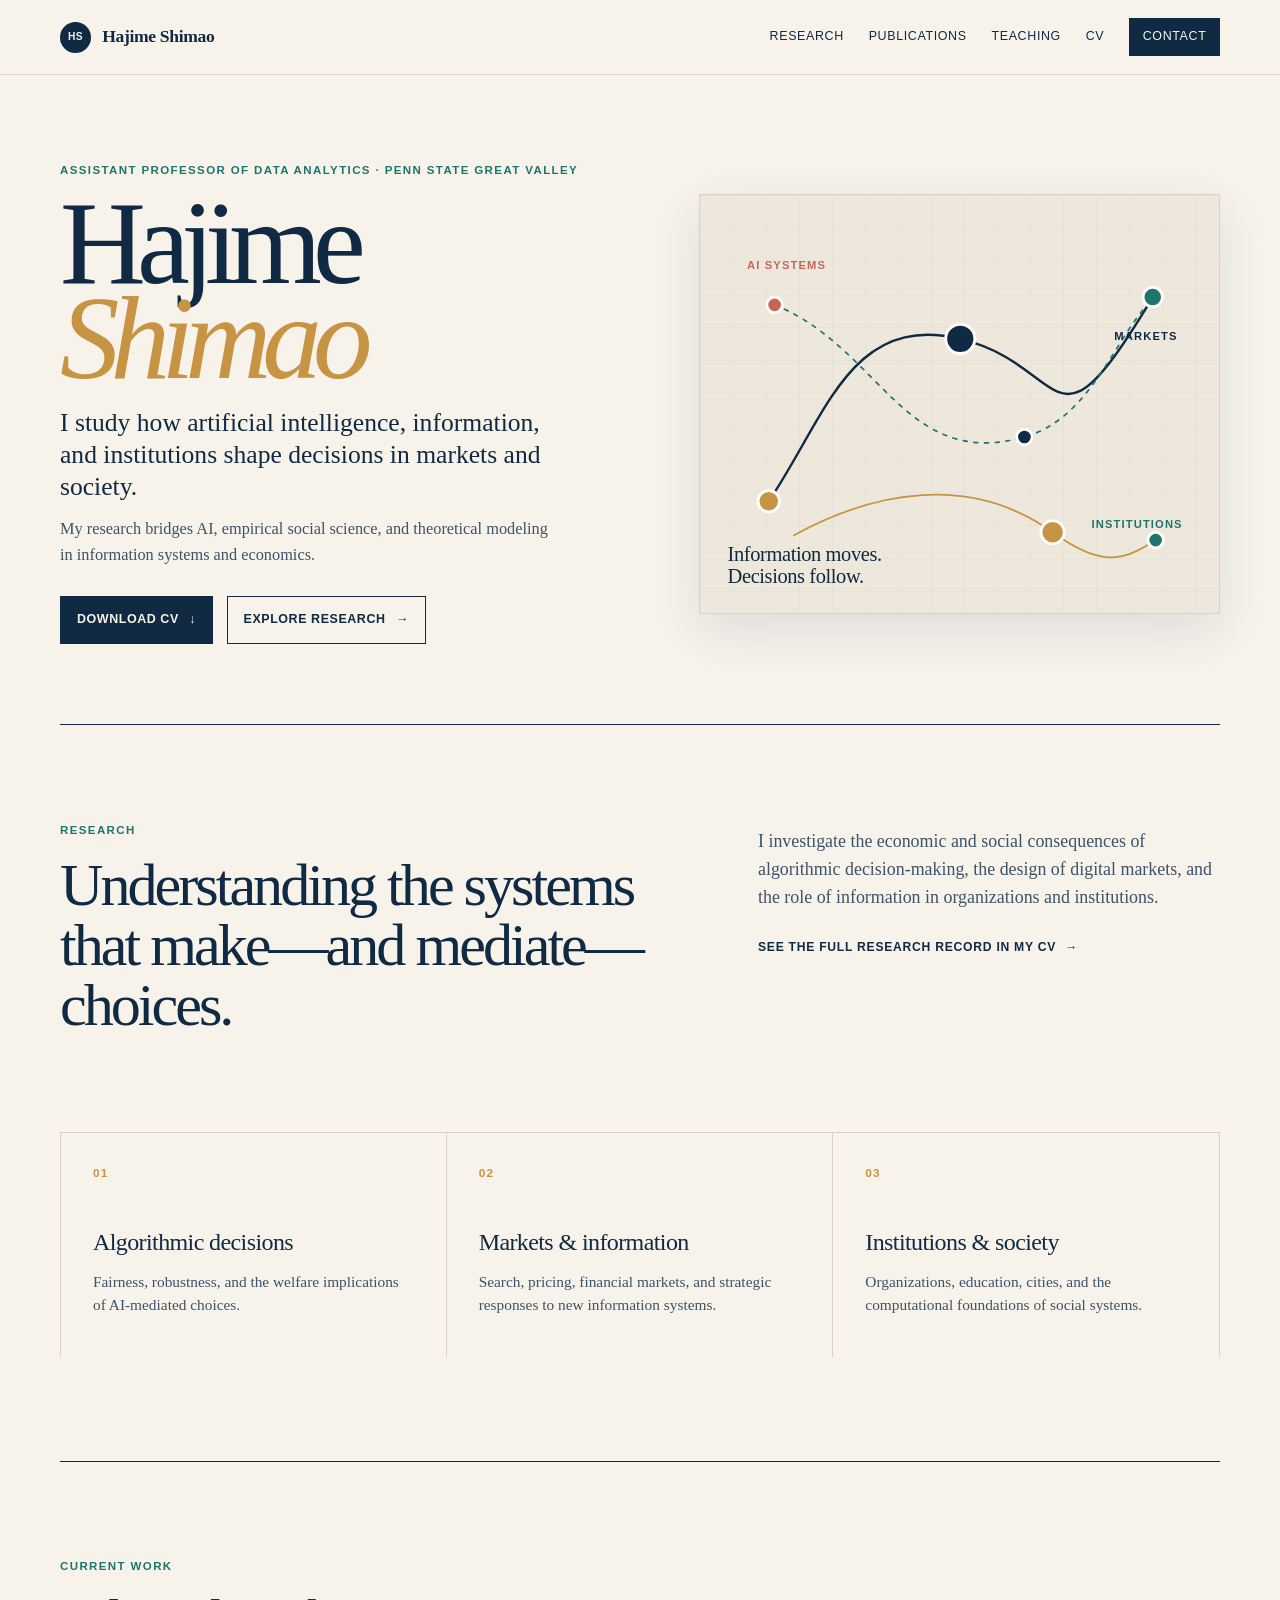
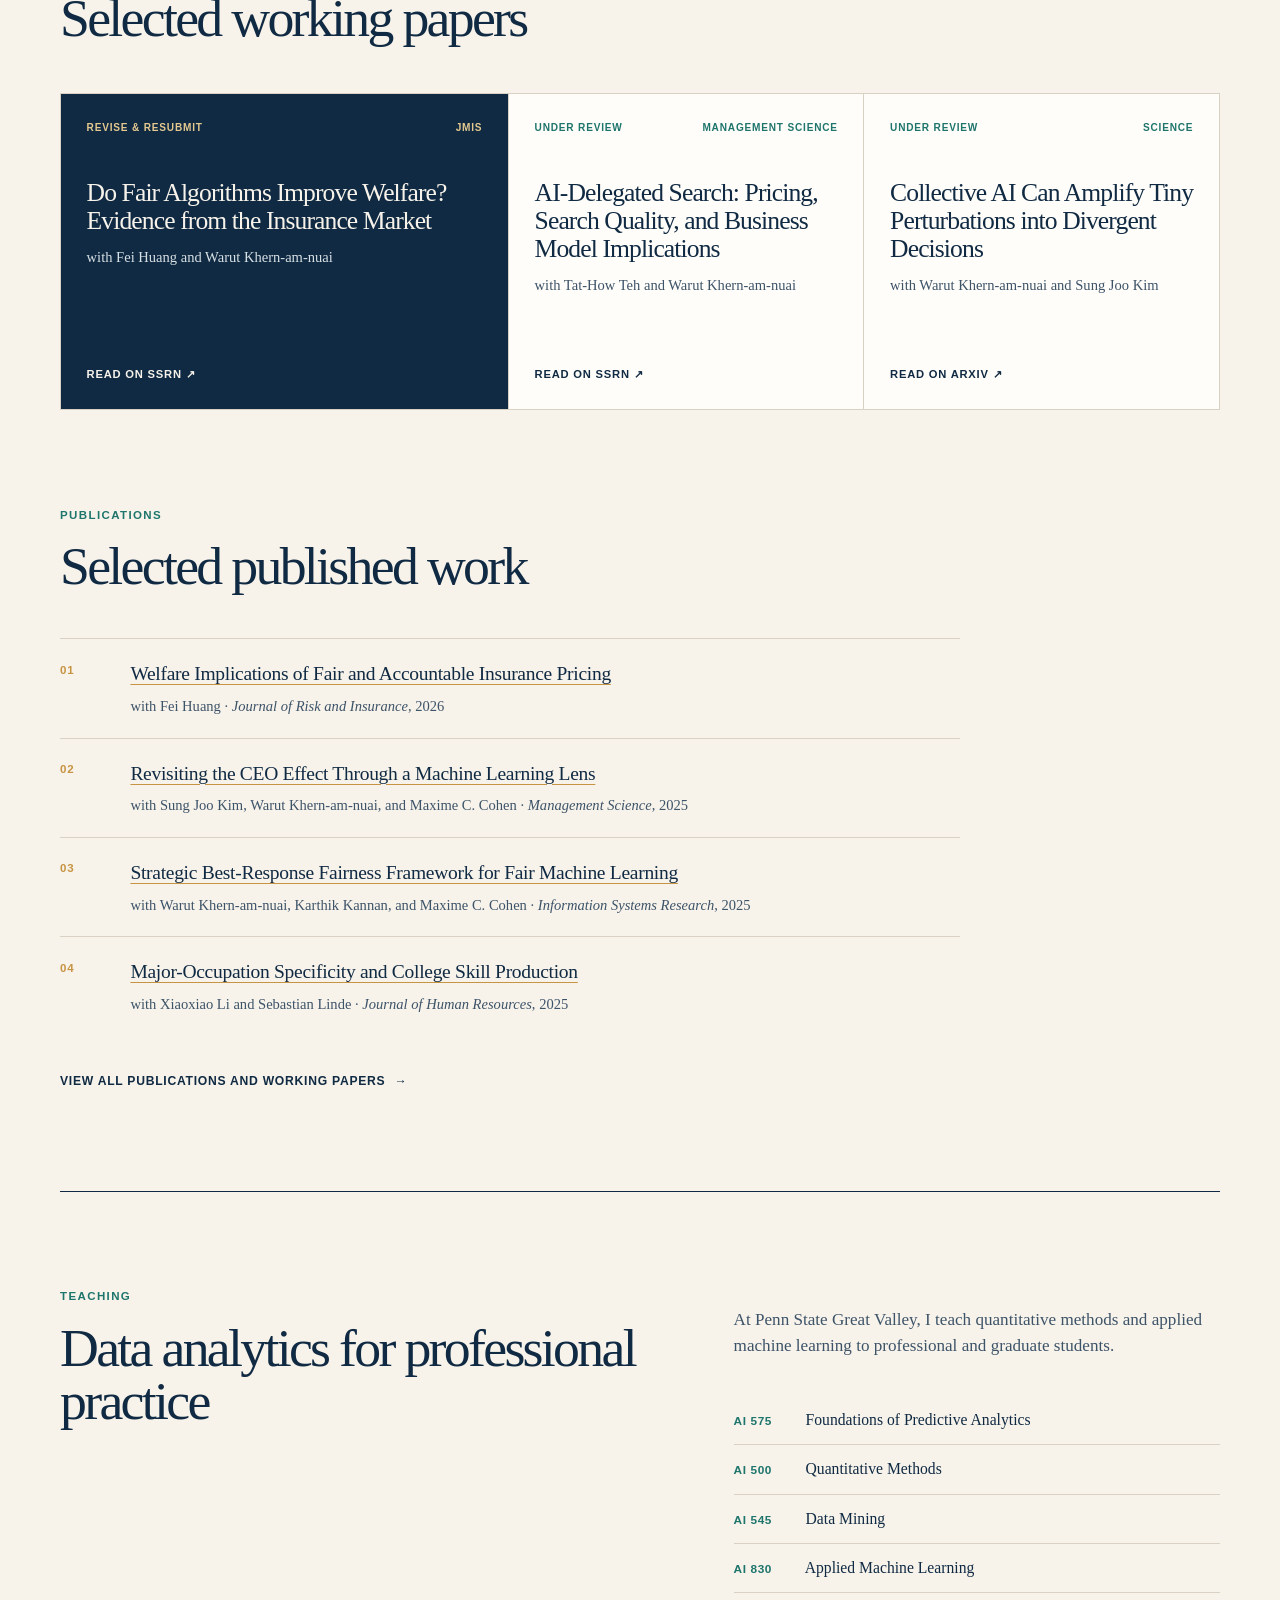
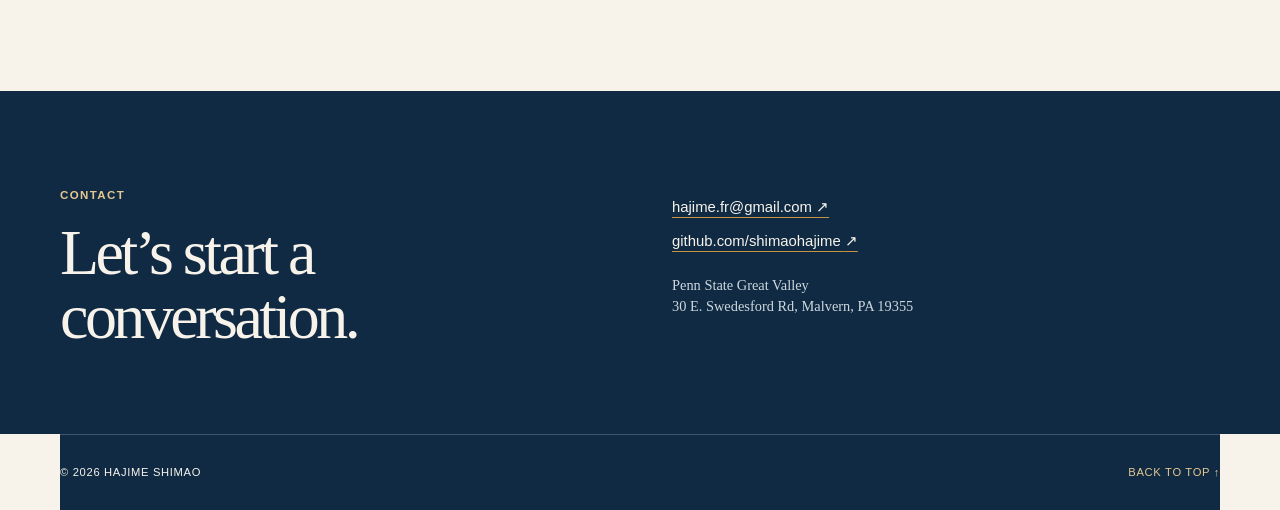
==== index.html @ c18bb607 "Build academic homepage" ====
<!doctype html>
<html lang="en">
  <head>
    <meta charset="utf-8" />
    <meta name="viewport" content="width=device-width, initial-scale=1" />
    <meta
      name="description"
      content="Hajime Shimao is an Assistant Professor of Data Analytics at Penn State Great Valley. His research bridges artificial intelligence, empirical social science, and theoretical modeling."
    />
    <meta name="theme-color" content="#102a43" />
    <link rel="icon" href="assets/favicon.svg" type="image/svg+xml" />
    <link rel="stylesheet" href="styles.css" />
    <title>Hajime Shimao | Data Analytics &amp; AI</title>
  </head>
  <body>
    <a class="skip-link" href="#main">Skip to content</a>

    <header class="site-header" id="top">
      <div class="nav-shell">
        <a class="wordmark" href="#top" aria-label="Hajime Shimao home">
          <span class="wordmark-mark">HS</span>
          <span>Hajime Shimao</span>
        </a>
        <button class="menu-button" type="button" aria-expanded="false" aria-controls="site-navigation">
          <span class="sr-only">Toggle navigation</span>
          <span></span><span></span><span></span>
        </button>
        <nav id="site-navigation" aria-label="Primary navigation">
          <a href="#research">Research</a>
          <a href="#publications">Publications</a>
          <a href="#teaching">Teaching</a>
          <a href="assets/pdf/Hajime_Shimao_CV.pdf">CV</a>
          <a class="nav-contact" href="mailto:hajime.fr@gmail.com">Contact</a>
        </nav>
      </div>
    </header>

    <main id="main">
      <section class="hero" aria-labelledby="hero-title">
        <div class="hero-copy">
          <p class="eyebrow">Assistant Professor of Data Analytics · Penn State Great Valley</p>
          <h1 id="hero-title">Hajime<br /><em>Shimao</em></h1>
          <p class="hero-statement">
            I study how artificial intelligence, information, and institutions shape decisions in markets and society.
          </p>
          <p class="hero-detail">
            My research bridges AI, empirical social science, and theoretical modeling in information systems and economics.
          </p>
          <div class="hero-actions">
            <a class="button button-primary" href="assets/pdf/Hajime_Shimao_CV.pdf">Download CV <span aria-hidden="true">↓</span></a>
            <a class="button button-secondary" href="#research">Explore research <span aria-hidden="true">→</span></a>
          </div>
        </div>

        <div class="hero-visual" aria-label="Abstract map of connected research ideas" role="img">
          <div class="visual-label label-ai">AI systems</div>
          <div class="visual-label label-markets">markets</div>
          <div class="visual-label label-institutions">institutions</div>
          <svg viewBox="0 0 520 430" aria-hidden="true" focusable="false">
            <path class="path-main" d="M64 315C123 228 148 121 261 148S353 282 459 105" />
            <path class="path-secondary" d="M70 113c109 44 133 171 257 136 70-20 93-104 132-142" />
            <path class="path-light" d="M90 350c82-45 181-64 266-3 47 34 70 32 106 8" />
            <circle class="node node-gold" cx="64" cy="315" r="11" />
            <circle class="node node-navy" cx="261" cy="148" r="15" />
            <circle class="node node-teal" cx="459" cy="105" r="10" />
            <circle class="node node-coral" cx="70" cy="113" r="8" />
            <circle class="node node-navy" cx="327" cy="249" r="8" />
            <circle class="node node-gold" cx="356" cy="347" r="12" />
            <circle class="node node-teal" cx="462" cy="355" r="8" />
          </svg>
          <div class="visual-caption">Information moves.<br />Decisions follow.</div>
        </div>
      </section>

      <section class="research-intro section-shell" id="research" aria-labelledby="research-title">
        <div class="section-heading">
          <p class="eyebrow">Research</p>
          <h2 id="research-title">Understanding the systems that make—and mediate—choices.</h2>
        </div>
        <div class="research-intro-copy">
          <p>
            I investigate the economic and social consequences of algorithmic decision-making, the design of digital markets, and the role of information in organizations and institutions.
          </p>
          <a class="text-link" href="assets/pdf/Hajime_Shimao_CV.pdf">See the full research record in my CV <span aria-hidden="true">→</span></a>
        </div>
      </section>

      <section class="areas section-shell" aria-label="Research areas">
        <article>
          <span class="area-number">01</span>
          <h3>Algorithmic decisions</h3>
          <p>Fairness, robustness, and the welfare implications of AI-mediated choices.</p>
        </article>
        <article>
          <span class="area-number">02</span>
          <h3>Markets &amp; information</h3>
          <p>Search, pricing, financial markets, and strategic responses to new information systems.</p>
        </article>
        <article>
          <span class="area-number">03</span>
          <h3>Institutions &amp; society</h3>
          <p>Organizations, education, cities, and the computational foundations of social systems.</p>
        </article>
      </section>

      <section class="featured section-shell" aria-labelledby="featured-title">
        <div class="section-heading compact">
          <p class="eyebrow">Current work</p>
          <h2 id="featured-title">Selected working papers</h2>
        </div>
        <div class="paper-grid">
          <article class="paper-card paper-card-featured">
            <div class="paper-meta"><span>Revise &amp; resubmit</span><span>JMIS</span></div>
            <h3>Do Fair Algorithms Improve Welfare? Evidence from the Insurance Market</h3>
            <p>with Fei Huang and Warut Khern-am-nuai</p>
            <a href="https://papers.ssrn.com/sol3/papers.cfm?abstract_id=5112616">Read on SSRN <span aria-hidden="true">↗</span></a>
          </article>
          <article class="paper-card">
            <div class="paper-meta"><span>Under review</span><span>Management Science</span></div>
            <h3>AI-Delegated Search: Pricing, Search Quality, and Business Model Implications</h3>
            <p>with Tat-How Teh and Warut Khern-am-nuai</p>
            <a href="https://papers.ssrn.com/sol3/papers.cfm?abstract_id=7152098">Read on SSRN <span aria-hidden="true">↗</span></a>
          </article>
          <article class="paper-card">
            <div class="paper-meta"><span>Under review</span><span>Science</span></div>
            <h3>Collective AI Can Amplify Tiny Perturbations into Divergent Decisions</h3>
            <p>with Warut Khern-am-nuai and Sung Joo Kim</p>
            <a href="https://arxiv.org/abs/2603.09127">Read on arXiv <span aria-hidden="true">↗</span></a>
          </article>
        </div>
      </section>

      <section class="publications section-shell" id="publications" aria-labelledby="publications-title">
        <div class="section-heading compact">
          <p class="eyebrow">Publications</p>
          <h2 id="publications-title">Selected published work</h2>
        </div>
        <ol class="publication-list">
          <li>
            <a href="https://doi.org/10.1111/jori.70051">Welfare Implications of Fair and Accountable Insurance Pricing</a>
            <p>with Fei Huang · <em>Journal of Risk and Insurance</em>, 2026</p>
          </li>
          <li>
            <a href="https://doi.org/10.1287/mnsc.2023.03625">Revisiting the CEO Effect Through a Machine Learning Lens</a>
            <p>with Sung Joo Kim, Warut Khern-am-nuai, and Maxime C. Cohen · <em>Management Science</em>, 2025</p>
          </li>
          <li>
            <a href="https://doi.org/10.1287/isre.2022.0055">Strategic Best-Response Fairness Framework for Fair Machine Learning</a>
            <p>with Warut Khern-am-nuai, Karthik Kannan, and Maxime C. Cohen · <em>Information Systems Research</em>, 2025</p>
          </li>
          <li>
            <a href="https://doi.org/10.3368/jhr.1219-10631R3">Major-Occupation Specificity and College Skill Production</a>
            <p>with Xiaoxiao Li and Sebastian Linde · <em>Journal of Human Resources</em>, 2025</p>
          </li>
        </ol>
        <a class="text-link" href="assets/pdf/Hajime_Shimao_CV.pdf">View all publications and working papers <span aria-hidden="true">→</span></a>
      </section>

      <section class="teaching section-shell" id="teaching" aria-labelledby="teaching-title">
        <div class="section-heading compact">
          <p class="eyebrow">Teaching</p>
          <h2 id="teaching-title">Data analytics for professional practice</h2>
        </div>
        <div class="teaching-grid">
          <p class="teaching-description">At Penn State Great Valley, I teach quantitative methods and applied machine learning to professional and graduate students.</p>
          <ul class="course-list">
            <li><span>AI 575</span> Foundations of Predictive Analytics</li>
            <li><span>AI 500</span> Quantitative Methods</li>
            <li><span>AI 545</span> Data Mining</li>
            <li><span>AI 830</span> Applied Machine Learning</li>
          </ul>
        </div>
      </section>

      <section class="contact section-shell" aria-labelledby="contact-title">
        <div>
          <p class="eyebrow">Contact</p>
          <h2 id="contact-title">Let’s start a conversation.</h2>
        </div>
        <div class="contact-links">
          <a href="mailto:hajime.fr@gmail.com">hajime.fr@gmail.com <span aria-hidden="true">↗</span></a>
          <a href="https://github.com/shimaohajime">github.com/shimaohajime <span aria-hidden="true">↗</span></a>
          <p>Penn State Great Valley<br />30 E. Swedesford Rd, Malvern, PA 19355</p>
        </div>
      </section>
    </main>

    <footer>
      <p>© <span id="year"></span> Hajime Shimao</p>
      <a href="#top">Back to top ↑</a>
    </footer>
    <script src="script.js"></script>
  </body>
</html>
---- styles.css ----
:root {
  --ink: #102a43;
  --ink-soft: #3d5368;
  --paper: #f7f3eb;
  --paper-deep: #eee8dc;
  --white: #fffdf9;
  --line: #d9d2c4;
  --gold: #c79443;
  --gold-light: #e4c890;
  --teal: #1e756c;
  --coral: #c96554;
  --shadow: 0 16px 46px rgba(16, 42, 67, 0.11);
}

* { box-sizing: border-box; }
html { scroll-behavior: smooth; }
body {
  margin: 0;
  color: var(--ink);
  background: var(--paper);
  font-family: Georgia, "Times New Roman", serif;
  font-size: 17px;
  line-height: 1.55;
}
a { color: inherit; }
a:focus-visible, button:focus-visible { outline: 3px solid var(--gold); outline-offset: 4px; }
.sr-only, .skip-link:not(:focus) {
  position: absolute;
  width: 1px;
  height: 1px;
  padding: 0;
  margin: -1px;
  overflow: hidden;
  clip: rect(0, 0, 0, 0);
  white-space: nowrap;
  border: 0;
}
.skip-link:focus { position: fixed; top: 1rem; left: 1rem; z-index: 20; padding: .5rem .8rem; background: var(--white); }

.site-header { position: sticky; top: 0; z-index: 10; border-bottom: 1px solid rgba(217, 210, 196, .76); background: rgba(247, 243, 235, .94); backdrop-filter: blur(13px); }
.nav-shell, .section-shell, .hero, footer { width: min(1160px, calc(100% - 3rem)); margin: 0 auto; }
.nav-shell { min-height: 74px; display: flex; align-items: center; justify-content: space-between; gap: 2rem; }
.wordmark { display: inline-flex; align-items: center; gap: .7rem; text-decoration: none; font-size: 1.1rem; font-weight: 700; letter-spacing: -.02em; }
.wordmark-mark { display: grid; width: 31px; height: 31px; place-items: center; border-radius: 50%; color: var(--paper); background: var(--ink); font-family: Arial, sans-serif; font-size: .64rem; letter-spacing: .05em; }
nav { display: flex; align-items: center; gap: 1.55rem; font-family: Arial, sans-serif; font-size: .78rem; letter-spacing: .05em; text-transform: uppercase; }
nav a { position: relative; text-decoration: none; }
nav a:not(.nav-contact)::after { content: ""; position: absolute; right: 0; bottom: -.35rem; left: 0; height: 1px; background: var(--gold); transform: scaleX(0); transform-origin: left; transition: transform .2s ease; }
nav a:hover::after { transform: scaleX(1); }
.nav-contact { padding: .6rem .85rem; color: var(--paper); background: var(--ink); }
.menu-button { display: none; border: 0; background: transparent; }

.hero { min-height: 630px; display: grid; grid-template-columns: minmax(0, 1.05fr) minmax(380px, .95fr); align-items: center; gap: 4rem; padding: 5.5rem 0 5rem; }
.eyebrow { margin: 0 0 1.1rem; color: var(--teal); font-family: Arial, sans-serif; font-size: .72rem; font-weight: 700; letter-spacing: .12em; line-height: 1.3; text-transform: uppercase; }
h1, h2, h3, p { margin-top: 0; }
h1 { max-width: 620px; margin-bottom: 1.3rem; font-size: clamp(4.25rem, 9.3vw, 7.9rem); font-weight: 400; letter-spacing: -.075em; line-height: .8; }
h1 em { color: var(--gold); font-weight: 400; }
.hero-statement { max-width: 520px; margin-bottom: .85rem; font-size: clamp(1.34rem, 2vw, 1.75rem); line-height: 1.25; }
.hero-detail { max-width: 495px; margin-bottom: 1.8rem; color: var(--ink-soft); font-size: 1.02rem; }
.hero-actions { display: flex; flex-wrap: wrap; gap: .85rem; }
.button { display: inline-flex; align-items: center; gap: .65rem; padding: .85rem 1rem; border: 1px solid var(--ink); font-family: Arial, sans-serif; font-size: .78rem; font-weight: 700; letter-spacing: .045em; text-decoration: none; text-transform: uppercase; transition: color .2s ease, background .2s ease, transform .2s ease; }
.button:hover { transform: translateY(-2px); }
.button-primary { color: var(--paper); background: var(--ink); }
.button-primary:hover { background: var(--teal); border-color: var(--teal); }
.button-secondary:hover { color: var(--paper); background: var(--ink); }

.hero-visual { position: relative; min-height: 420px; overflow: hidden; border: 1px solid var(--line); background: var(--paper-deep); box-shadow: var(--shadow); }
.hero-visual::before { content: ""; position: absolute; inset: 0; opacity: .26; background-image: linear-gradient(rgba(16, 42, 67, .12) 1px, transparent 1px), linear-gradient(90deg, rgba(16, 42, 67, .12) 1px, transparent 1px); background-size: 33px 33px; }
.hero-visual svg { position: absolute; inset: 0; width: 100%; height: 100%; }
.path-main, .path-secondary, .path-light { fill: none; stroke-linecap: round; }
.path-main { stroke: var(--ink); stroke-width: 2.5; }
.path-secondary { stroke: var(--teal); stroke-width: 1.75; stroke-dasharray: 4 7; }
.path-light { stroke: var(--gold); stroke-width: 1.8; }
.node { stroke: var(--white); stroke-width: 3; }
.node-gold { fill: var(--gold); }.node-navy { fill: var(--ink); }.node-teal { fill: var(--teal); }.node-coral { fill: var(--coral); }
.visual-label, .visual-caption { position: absolute; z-index: 1; font-family: Arial, sans-serif; font-size: .7rem; font-weight: 700; letter-spacing: .1em; text-transform: uppercase; }
.label-ai { top: 15%; left: 9%; color: var(--coral); }.label-markets { top: 32%; right: 8%; color: var(--ink); }.label-institutions { right: 7%; bottom: 19%; color: var(--teal); }
.visual-caption { bottom: 1.6rem; left: 1.7rem; color: var(--ink); font-family: Georgia, serif; font-size: 1.28rem; font-weight: 400; letter-spacing: -.02em; line-height: 1.05; text-transform: none; }

.section-shell { padding: 6.1rem 0; }
.research-intro { display: grid; grid-template-columns: minmax(0, 1.04fr) minmax(280px, .82fr); gap: 7rem; border-top: 1px solid var(--ink); }
.section-heading h2 { max-width: 690px; margin: 0; font-size: clamp(2.35rem, 4.7vw, 4.2rem); font-weight: 400; letter-spacing: -.05em; line-height: .99; }
.section-heading.compact h2 { font-size: clamp(2.35rem, 4.2vw, 3.55rem); }
.research-intro-copy { padding-top: .35rem; color: var(--ink-soft); }
.research-intro-copy p { font-size: 1.12rem; line-height: 1.55; }
.text-link { display: inline-flex; gap: .55rem; margin-top: .55rem; color: var(--ink); font-family: Arial, sans-serif; font-size: .76rem; font-weight: 700; letter-spacing: .06em; text-decoration: none; text-transform: uppercase; }
.text-link:hover { color: var(--teal); }

.areas { display: grid; grid-template-columns: repeat(3, 1fr); padding-top: 0; padding-bottom: 6.5rem; }
.areas article { min-height: 225px; padding: 1.65rem 2rem 1.2rem; border-top: 1px solid var(--line); border-right: 1px solid var(--line); }
.areas article:first-child { border-left: 1px solid var(--line); }
.area-number { color: var(--gold); font-family: Arial, sans-serif; font-size: .74rem; font-weight: 700; letter-spacing: .1em; }
.areas h3 { margin: 2.4rem 0 .65rem; font-size: 1.5rem; font-weight: 400; letter-spacing: -.025em; }
.areas p { margin-bottom: 0; color: var(--ink-soft); font-size: .96rem; line-height: 1.45; }

.featured { border-top: 1px solid var(--ink); }
.paper-grid { display: grid; grid-template-columns: 1.16fr .92fr .92fr; gap: 1px; margin-top: 3rem; background: var(--line); border: 1px solid var(--line); }
.paper-card { min-height: 315px; display: flex; flex-direction: column; padding: 1.6rem; background: var(--white); }
.paper-card-featured { background: var(--ink); color: var(--paper); }
.paper-meta { display: flex; justify-content: space-between; gap: 1rem; color: var(--teal); font-family: Arial, sans-serif; font-size: .63rem; font-weight: 700; letter-spacing: .08em; text-transform: uppercase; }
.paper-card-featured .paper-meta { color: var(--gold-light); }
.paper-card h3 { margin: 2.75rem 0 .8rem; font-size: 1.6rem; font-weight: 400; letter-spacing: -.035em; line-height: 1.08; }
.paper-card p { color: var(--ink-soft); font-size: .91rem; line-height: 1.4; }
.paper-card-featured p { color: #d7e0e4; }
.paper-card a { margin-top: auto; font-family: Arial, sans-serif; font-size: .7rem; font-weight: 700; letter-spacing: .07em; text-decoration: none; text-transform: uppercase; }
.paper-card a:hover { color: var(--gold); }

.publications { padding-top: 0; }
.publication-list { max-width: 900px; margin: 2.8rem 0 1.7rem; padding: 0; list-style: none; counter-reset: publication; }
.publication-list li { position: relative; padding: 1.25rem 0 1.25rem 4.4rem; border-top: 1px solid var(--line); counter-increment: publication; }
.publication-list li::before { content: "0" counter(publication); position: absolute; top: 1.4rem; left: 0; color: var(--gold); font-family: Arial, sans-serif; font-size: .72rem; font-weight: 700; letter-spacing: .08em; }
.publication-list a { font-size: 1.22rem; font-weight: 400; letter-spacing: -.015em; text-decoration-color: var(--gold); text-decoration-thickness: 1px; text-underline-offset: 4px; }
.publication-list a:hover { color: var(--teal); }
.publication-list p { margin: .35rem 0 0; color: var(--ink-soft); font-size: .91rem; }

.teaching { display: grid; grid-template-columns: minmax(0, .95fr) minmax(290px, .8fr); gap: 6rem; border-top: 1px solid var(--ink); }
.teaching-grid { padding-top: 1.1rem; }
.teaching-description { margin-bottom: 2.25rem; color: var(--ink-soft); font-size: 1.07rem; }
.course-list { margin: 0; padding: 0; list-style: none; }
.course-list li { padding: .75rem 0; border-bottom: 1px solid var(--line); font-size: .98rem; }
.course-list span { display: inline-block; width: 68px; color: var(--teal); font-family: Arial, sans-serif; font-size: .74rem; font-weight: 700; letter-spacing: .05em; }

.contact { display: grid; grid-template-columns: 1fr 1fr; gap: 4rem; padding-bottom: 5.3rem; color: var(--paper); background: var(--ink); }
.contact::before { content: ""; position: absolute; }
.contact.section-shell { width: 100%; padding-right: max(1.5rem, calc((100% - 1160px) / 2)); padding-left: max(1.5rem, calc((100% - 1160px) / 2)); }
.contact .eyebrow { color: var(--gold-light); }
.contact h2 { margin-bottom: 0; font-size: clamp(2.6rem, 5vw, 4rem); font-weight: 400; letter-spacing: -.055em; line-height: 1; }
.contact-links { display: flex; flex-direction: column; align-items: flex-start; gap: .65rem; padding-top: .5rem; }
.contact-links a { color: var(--paper); font-family: Arial, sans-serif; font-size: .93rem; text-decoration-color: var(--gold); text-underline-offset: 5px; }
.contact-links a:hover { color: var(--gold-light); }
.contact-links p { margin: .75rem 0 0; color: #ccd8de; font-size: .9rem; line-height: 1.45; }

footer { min-height: 76px; display: flex; align-items: center; justify-content: space-between; color: var(--paper); background: var(--ink); border-top: 1px solid rgba(255,255,255,.2); font-family: Arial, sans-serif; font-size: .7rem; letter-spacing: .06em; text-transform: uppercase; }
footer p { margin: 0; } footer a { color: var(--gold-light); text-decoration: none; } footer a:hover { color: var(--paper); }

@media (max-width: 860px) {
  .hero { grid-template-columns: 1fr; gap: 3.2rem; padding-top: 4.4rem; }.hero-visual { min-height: 360px; max-width: 620px; }
  .research-intro, .teaching { grid-template-columns: 1fr; gap: 2.5rem; }.research-intro-copy { max-width: 620px; }
  .paper-grid { grid-template-columns: 1fr; }.paper-card { min-height: 260px; }
  .contact { grid-template-columns: 1fr; gap: 2.2rem; }
}

@media (max-width: 680px) {
  body { font-size: 16px; }.nav-shell, .section-shell, .hero, footer { width: min(100% - 2rem, 1160px); }
  .nav-shell { min-height: 63px; }.menu-button { display: flex; flex-direction: column; gap: 4px; padding: .5rem; }.menu-button span:not(.sr-only) { display: block; width: 21px; height: 2px; background: var(--ink); }
  nav { position: absolute; top: calc(100% + 1px); right: 0; left: 0; display: none; flex-direction: column; align-items: stretch; gap: 0; padding: .7rem 1rem 1rem; border-bottom: 1px solid var(--line); background: var(--paper); }
  nav.is-open { display: flex; } nav a { padding: .75rem .2rem; }.nav-contact { margin-top: .45rem; padding: .8rem; text-align: center; }
  .hero { min-height: auto; padding: 4rem 0 4rem; }.hero-visual { min-height: 305px; }.label-institutions { bottom: 24%; }.visual-caption { bottom: 1.25rem; left: 1.25rem; }
  h1 { font-size: clamp(3.85rem, 20vw, 5.8rem); }.section-shell { padding: 4.25rem 0; }.research-intro { gap: 2rem; }.areas { grid-template-columns: 1fr; padding-top: 0; padding-bottom: 4.25rem; }.areas article { min-height: auto; padding: 1.45rem; border-left: 1px solid var(--line); }.areas h3 { margin-top: 1.6rem; }
  .paper-grid { margin-top: 2rem; }.publication-list li { padding-left: 3.2rem; }.publication-list li::before { top: 1.36rem; }.teaching { gap: 2rem; }.contact.section-shell { padding-right: 1rem; padding-left: 1rem; }.contact { padding-top: 4.25rem; padding-bottom: 4.25rem; } footer { min-height: 70px; }
}

@media (prefers-reduced-motion: reduce) { html { scroll-behavior: auto; } *, *::before, *::after { transition-duration: .01ms !important; animation-duration: .01ms !important; } }
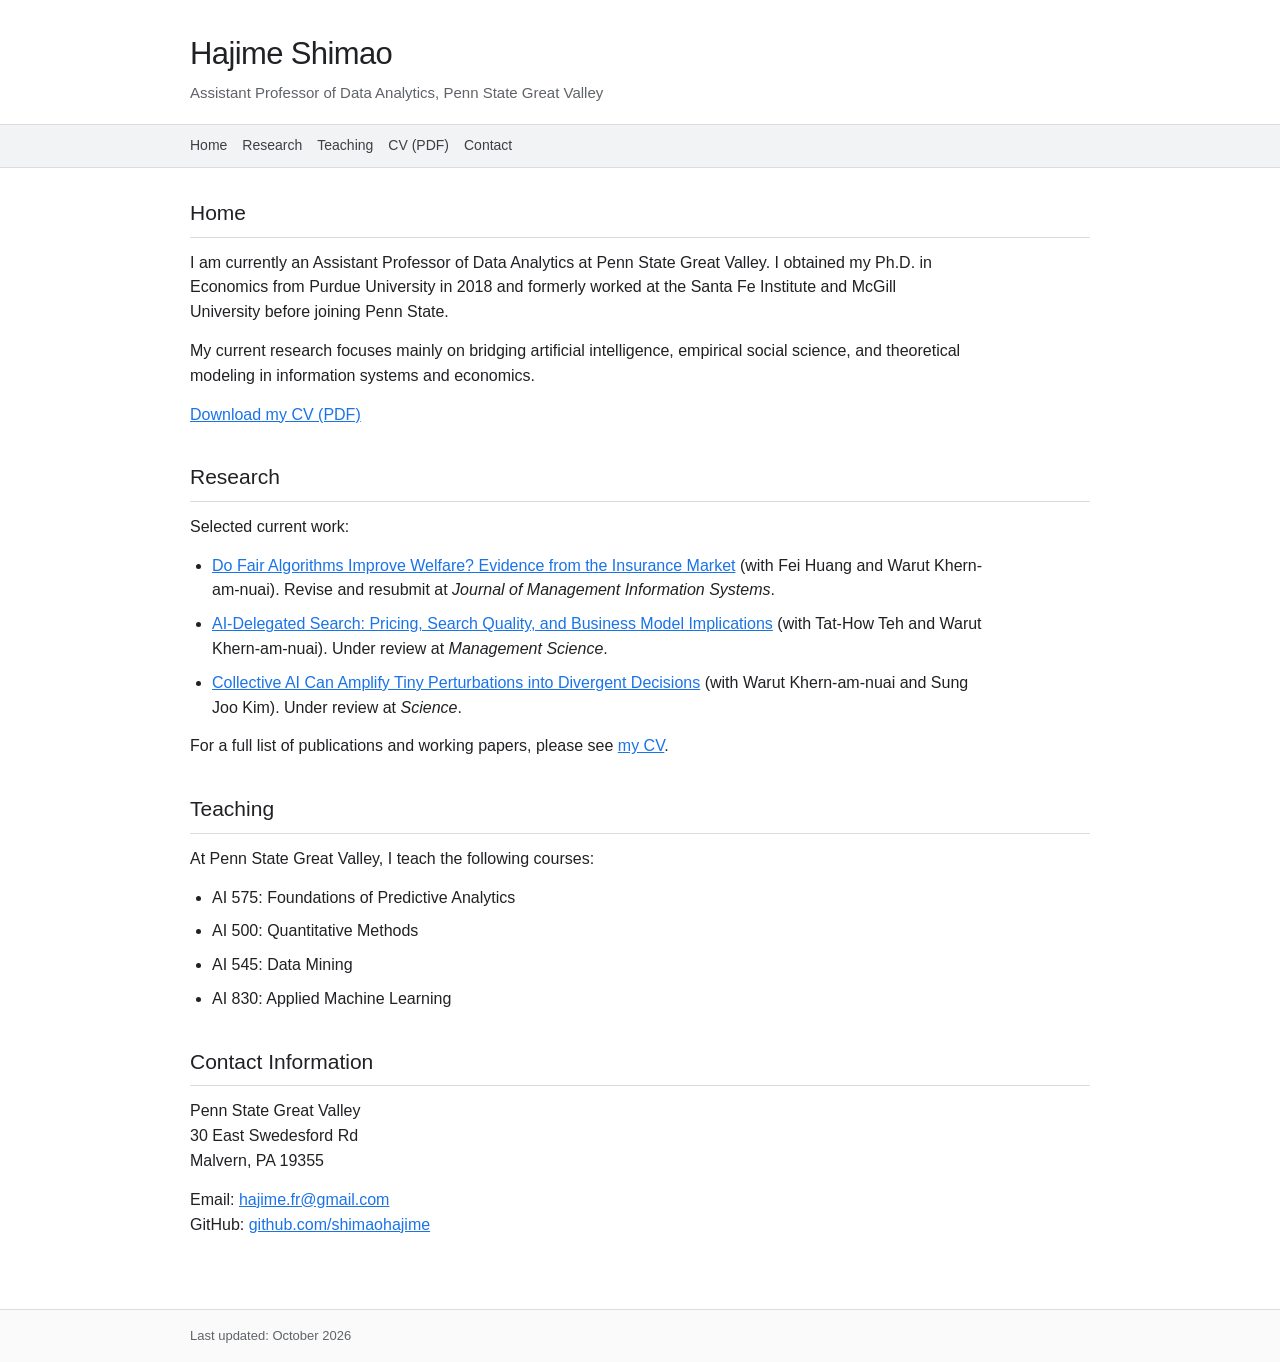
==== commit 029f9db8: "Simplify academic homepage" ====
--- a/index.html
+++ b/index.html
@@ -5,190 +5,89 @@
     <meta name="viewport" content="width=device-width, initial-scale=1" />
     <meta
       name="description"
-      content="Hajime Shimao is an Assistant Professor of Data Analytics at Penn State Great Valley. His research bridges artificial intelligence, empirical social science, and theoretical modeling."
+      content="Homepage of Hajime Shimao, Assistant Professor of Data Analytics at Penn State Great Valley."
     />
-    <meta name="theme-color" content="#102a43" />
     <link rel="icon" href="assets/favicon.svg" type="image/svg+xml" />
     <link rel="stylesheet" href="styles.css" />
-    <title>Hajime Shimao | Data Analytics &amp; AI</title>
+    <title>Hajime Shimao</title>
   </head>
   <body>
-    <a class="skip-link" href="#main">Skip to content</a>
-
-    <header class="site-header" id="top">
-      <div class="nav-shell">
-        <a class="wordmark" href="#top" aria-label="Hajime Shimao home">
-          <span class="wordmark-mark">HS</span>
-          <span>Hajime Shimao</span>
-        </a>
-        <button class="menu-button" type="button" aria-expanded="false" aria-controls="site-navigation">
-          <span class="sr-only">Toggle navigation</span>
-          <span></span><span></span><span></span>
-        </button>
-        <nav id="site-navigation" aria-label="Primary navigation">
-          <a href="#research">Research</a>
-          <a href="#publications">Publications</a>
-          <a href="#teaching">Teaching</a>
-          <a href="assets/pdf/Hajime_Shimao_CV.pdf">CV</a>
-          <a class="nav-contact" href="mailto:hajime.fr@gmail.com">Contact</a>
-        </nav>
+    <header class="site-header">
+      <div class="page-width">
+        <h1>Hajime Shimao</h1>
+        <p>Assistant Professor of Data Analytics, Penn State Great Valley</p>
       </div>
     </header>
 
-    <main id="main">
-      <section class="hero" aria-labelledby="hero-title">
-        <div class="hero-copy">
-          <p class="eyebrow">Assistant Professor of Data Analytics · Penn State Great Valley</p>
-          <h1 id="hero-title">Hajime<br /><em>Shimao</em></h1>
-          <p class="hero-statement">
-            I study how artificial intelligence, information, and institutions shape decisions in markets and society.
-          </p>
-          <p class="hero-detail">
-            My research bridges AI, empirical social science, and theoretical modeling in information systems and economics.
-          </p>
-          <div class="hero-actions">
-            <a class="button button-primary" href="assets/pdf/Hajime_Shimao_CV.pdf">Download CV <span aria-hidden="true">↓</span></a>
-            <a class="button button-secondary" href="#research">Explore research <span aria-hidden="true">→</span></a>
-          </div>
-        </div>
+    <nav aria-label="Primary navigation">
+      <div class="page-width">
+        <a href="#home">Home</a>
+        <a href="#research">Research</a>
+        <a href="#teaching">Teaching</a>
+        <a href="assets/pdf/Hajime_Shimao_CV.pdf">CV (PDF)</a>
+        <a href="mailto:hajime.fr@gmail.com">Contact</a>
+      </div>
+    </nav>
 
-        <div class="hero-visual" aria-label="Abstract map of connected research ideas" role="img">
-          <div class="visual-label label-ai">AI systems</div>
-          <div class="visual-label label-markets">markets</div>
-          <div class="visual-label label-institutions">institutions</div>
-          <svg viewBox="0 0 520 430" aria-hidden="true" focusable="false">
-            <path class="path-main" d="M64 315C123 228 148 121 261 148S353 282 459 105" />
-            <path class="path-secondary" d="M70 113c109 44 133 171 257 136 70-20 93-104 132-142" />
-            <path class="path-light" d="M90 350c82-45 181-64 266-3 47 34 70 32 106 8" />
-            <circle class="node node-gold" cx="64" cy="315" r="11" />
-            <circle class="node node-navy" cx="261" cy="148" r="15" />
-            <circle class="node node-teal" cx="459" cy="105" r="10" />
-            <circle class="node node-coral" cx="70" cy="113" r="8" />
-            <circle class="node node-navy" cx="327" cy="249" r="8" />
-            <circle class="node node-gold" cx="356" cy="347" r="12" />
-            <circle class="node node-teal" cx="462" cy="355" r="8" />
-          </svg>
-          <div class="visual-caption">Information moves.<br />Decisions follow.</div>
-        </div>
+    <main class="page-width" id="home">
+      <section>
+        <h2>Home</h2>
+        <p>
+          I am currently an Assistant Professor of Data Analytics at Penn State Great Valley. I obtained my Ph.D. in Economics from Purdue University in 2018 and formerly worked at the Santa Fe Institute and McGill University before joining Penn State.
+        </p>
+        <p>
+          My current research focuses mainly on bridging artificial intelligence, empirical social science, and theoretical modeling in information systems and economics.
+        </p>
+        <p><a href="assets/pdf/Hajime_Shimao_CV.pdf">Download my CV (PDF)</a></p>
       </section>
 
-      <section class="research-intro section-shell" id="research" aria-labelledby="research-title">
-        <div class="section-heading">
-          <p class="eyebrow">Research</p>
-          <h2 id="research-title">Understanding the systems that make—and mediate—choices.</h2>
-        </div>
-        <div class="research-intro-copy">
-          <p>
-            I investigate the economic and social consequences of algorithmic decision-making, the design of digital markets, and the role of information in organizations and institutions.
-          </p>
-          <a class="text-link" href="assets/pdf/Hajime_Shimao_CV.pdf">See the full research record in my CV <span aria-hidden="true">→</span></a>
-        </div>
+      <section id="research">
+        <h2>Research</h2>
+        <p>Selected current work:</p>
+        <ul>
+          <li>
+            <a href="https://papers.ssrn.com/sol3/papers.cfm?abstract_id=5112616">Do Fair Algorithms Improve Welfare? Evidence from the Insurance Market</a>
+            (with Fei Huang and Warut Khern-am-nuai). Revise and resubmit at <em>Journal of Management Information Systems</em>.
+          </li>
+          <li>
+            <a href="https://papers.ssrn.com/sol3/papers.cfm?abstract_id=7152098">AI-Delegated Search: Pricing, Search Quality, and Business Model Implications</a>
+            (with Tat-How Teh and Warut Khern-am-nuai). Under review at <em>Management Science</em>.
+          </li>
+          <li>
+            <a href="https://arxiv.org/abs/2603.09127">Collective AI Can Amplify Tiny Perturbations into Divergent Decisions</a>
+            (with Warut Khern-am-nuai and Sung Joo Kim). Under review at <em>Science</em>.
+          </li>
+        </ul>
+        <p>For a full list of publications and working papers, please see <a href="assets/pdf/Hajime_Shimao_CV.pdf">my CV</a>.</p>
       </section>
 
-      <section class="areas section-shell" aria-label="Research areas">
-        <article>
-          <span class="area-number">01</span>
-          <h3>Algorithmic decisions</h3>
-          <p>Fairness, robustness, and the welfare implications of AI-mediated choices.</p>
-        </article>
-        <article>
-          <span class="area-number">02</span>
-          <h3>Markets &amp; information</h3>
-          <p>Search, pricing, financial markets, and strategic responses to new information systems.</p>
-        </article>
-        <article>
-          <span class="area-number">03</span>
-          <h3>Institutions &amp; society</h3>
-          <p>Organizations, education, cities, and the computational foundations of social systems.</p>
-        </article>
+      <section id="teaching">
+        <h2>Teaching</h2>
+        <p>At Penn State Great Valley, I teach the following courses:</p>
+        <ul>
+          <li>AI 575: Foundations of Predictive Analytics</li>
+          <li>AI 500: Quantitative Methods</li>
+          <li>AI 545: Data Mining</li>
+          <li>AI 830: Applied Machine Learning</li>
+        </ul>
       </section>
 
-      <section class="featured section-shell" aria-labelledby="featured-title">
-        <div class="section-heading compact">
-          <p class="eyebrow">Current work</p>
-          <h2 id="featured-title">Selected working papers</h2>
-        </div>
-        <div class="paper-grid">
-          <article class="paper-card paper-card-featured">
-            <div class="paper-meta"><span>Revise &amp; resubmit</span><span>JMIS</span></div>
-            <h3>Do Fair Algorithms Improve Welfare? Evidence from the Insurance Market</h3>
-            <p>with Fei Huang and Warut Khern-am-nuai</p>
-            <a href="https://papers.ssrn.com/sol3/papers.cfm?abstract_id=5112616">Read on SSRN <span aria-hidden="true">↗</span></a>
-          </article>
-          <article class="paper-card">
-            <div class="paper-meta"><span>Under review</span><span>Management Science</span></div>
-            <h3>AI-Delegated Search: Pricing, Search Quality, and Business Model Implications</h3>
-            <p>with Tat-How Teh and Warut Khern-am-nuai</p>
-            <a href="https://papers.ssrn.com/sol3/papers.cfm?abstract_id=7152098">Read on SSRN <span aria-hidden="true">↗</span></a>
-          </article>
-          <article class="paper-card">
-            <div class="paper-meta"><span>Under review</span><span>Science</span></div>
-            <h3>Collective AI Can Amplify Tiny Perturbations into Divergent Decisions</h3>
-            <p>with Warut Khern-am-nuai and Sung Joo Kim</p>
-            <a href="https://arxiv.org/abs/2603.09127">Read on arXiv <span aria-hidden="true">↗</span></a>
-          </article>
-        </div>
-      </section>
-
-      <section class="publications section-shell" id="publications" aria-labelledby="publications-title">
-        <div class="section-heading compact">
-          <p class="eyebrow">Publications</p>
-          <h2 id="publications-title">Selected published work</h2>
-        </div>
-        <ol class="publication-list">
-          <li>
-            <a href="https://doi.org/10.1111/jori.70051">Welfare Implications of Fair and Accountable Insurance Pricing</a>
-            <p>with Fei Huang · <em>Journal of Risk and Insurance</em>, 2026</p>
-          </li>
-          <li>
-            <a href="https://doi.org/10.1287/mnsc.2023.03625">Revisiting the CEO Effect Through a Machine Learning Lens</a>
-            <p>with Sung Joo Kim, Warut Khern-am-nuai, and Maxime C. Cohen · <em>Management Science</em>, 2025</p>
-          </li>
-          <li>
-            <a href="https://doi.org/10.1287/isre.2022.0055">Strategic Best-Response Fairness Framework for Fair Machine Learning</a>
-            <p>with Warut Khern-am-nuai, Karthik Kannan, and Maxime C. Cohen · <em>Information Systems Research</em>, 2025</p>
-          </li>
-          <li>
-            <a href="https://doi.org/10.3368/jhr.1219-10631R3">Major-Occupation Specificity and College Skill Production</a>
-            <p>with Xiaoxiao Li and Sebastian Linde · <em>Journal of Human Resources</em>, 2025</p>
-          </li>
-        </ol>
-        <a class="text-link" href="assets/pdf/Hajime_Shimao_CV.pdf">View all publications and working papers <span aria-hidden="true">→</span></a>
-      </section>
-
-      <section class="teaching section-shell" id="teaching" aria-labelledby="teaching-title">
-        <div class="section-heading compact">
-          <p class="eyebrow">Teaching</p>
-          <h2 id="teaching-title">Data analytics for professional practice</h2>
-        </div>
-        <div class="teaching-grid">
-          <p class="teaching-description">At Penn State Great Valley, I teach quantitative methods and applied machine learning to professional and graduate students.</p>
-          <ul class="course-list">
-            <li><span>AI 575</span> Foundations of Predictive Analytics</li>
-            <li><span>AI 500</span> Quantitative Methods</li>
-            <li><span>AI 545</span> Data Mining</li>
-            <li><span>AI 830</span> Applied Machine Learning</li>
-          </ul>
-        </div>
-      </section>
-
-      <section class="contact section-shell" aria-labelledby="contact-title">
-        <div>
-          <p class="eyebrow">Contact</p>
-          <h2 id="contact-title">Let’s start a conversation.</h2>
-        </div>
-        <div class="contact-links">
-          <a href="mailto:hajime.fr@gmail.com">hajime.fr@gmail.com <span aria-hidden="true">↗</span></a>
-          <a href="https://github.com/shimaohajime">github.com/shimaohajime <span aria-hidden="true">↗</span></a>
-          <p>Penn State Great Valley<br />30 E. Swedesford Rd, Malvern, PA 19355</p>
-        </div>
+      <section>
+        <h2>Contact Information</h2>
+        <p>
+          Penn State Great Valley<br />
+          30 East Swedesford Rd<br />
+          Malvern, PA 19355
+        </p>
+        <p>
+          Email: <a href="mailto:hajime.fr@gmail.com">hajime.fr@gmail.com</a><br />
+          GitHub: <a href="https://github.com/shimaohajime">github.com/shimaohajime</a>
+        </p>
       </section>
     </main>
 
     <footer>
-      <p>© <span id="year"></span> Hajime Shimao</p>
-      <a href="#top">Back to top ↑</a>
+      <div class="page-width">Last updated: October 2026</div>
     </footer>
-    <script src="script.js"></script>
   </body>
 </html>
--- a/styles.css
+++ b/styles.css
@@ -1,152 +1,86 @@
 :root {
-  --ink: #102a43;
-  --ink-soft: #3d5368;
-  --paper: #f7f3eb;
-  --paper-deep: #eee8dc;
-  --white: #fffdf9;
-  --line: #d9d2c4;
-  --gold: #c79443;
-  --gold-light: #e4c890;
-  --teal: #1e756c;
-  --coral: #c96554;
-  --shadow: 0 16px 46px rgba(16, 42, 67, 0.11);
+  --text: #202124;
+  --muted: #5f6368;
+  --line: #dadce0;
+  --nav: #f1f3f4;
+  --link: #1a73e8;
 }
 
 * { box-sizing: border-box; }
-html { scroll-behavior: smooth; }
+
 body {
   margin: 0;
-  color: var(--ink);
-  background: var(--paper);
-  font-family: Georgia, "Times New Roman", serif;
-  font-size: 17px;
+  color: var(--text);
+  background: #fff;
+  font-family: Arial, Helvetica, sans-serif;
+  font-size: 16px;
   line-height: 1.55;
 }
-a { color: inherit; }
-a:focus-visible, button:focus-visible { outline: 3px solid var(--gold); outline-offset: 4px; }
-.sr-only, .skip-link:not(:focus) {
-  position: absolute;
-  width: 1px;
-  height: 1px;
-  padding: 0;
-  margin: -1px;
-  overflow: hidden;
-  clip: rect(0, 0, 0, 0);
-  white-space: nowrap;
-  border: 0;
-}
-.skip-link:focus { position: fixed; top: 1rem; left: 1rem; z-index: 20; padding: .5rem .8rem; background: var(--white); }
 
-.site-header { position: sticky; top: 0; z-index: 10; border-bottom: 1px solid rgba(217, 210, 196, .76); background: rgba(247, 243, 235, .94); backdrop-filter: blur(13px); }
-.nav-shell, .section-shell, .hero, footer { width: min(1160px, calc(100% - 3rem)); margin: 0 auto; }
-.nav-shell { min-height: 74px; display: flex; align-items: center; justify-content: space-between; gap: 2rem; }
-.wordmark { display: inline-flex; align-items: center; gap: .7rem; text-decoration: none; font-size: 1.1rem; font-weight: 700; letter-spacing: -.02em; }
-.wordmark-mark { display: grid; width: 31px; height: 31px; place-items: center; border-radius: 50%; color: var(--paper); background: var(--ink); font-family: Arial, sans-serif; font-size: .64rem; letter-spacing: .05em; }
-nav { display: flex; align-items: center; gap: 1.55rem; font-family: Arial, sans-serif; font-size: .78rem; letter-spacing: .05em; text-transform: uppercase; }
-nav a { position: relative; text-decoration: none; }
-nav a:not(.nav-contact)::after { content: ""; position: absolute; right: 0; bottom: -.35rem; left: 0; height: 1px; background: var(--gold); transform: scaleX(0); transform-origin: left; transition: transform .2s ease; }
-nav a:hover::after { transform: scaleX(1); }
-.nav-contact { padding: .6rem .85rem; color: var(--paper); background: var(--ink); }
-.menu-button { display: none; border: 0; background: transparent; }
-
-.hero { min-height: 630px; display: grid; grid-template-columns: minmax(0, 1.05fr) minmax(380px, .95fr); align-items: center; gap: 4rem; padding: 5.5rem 0 5rem; }
-.eyebrow { margin: 0 0 1.1rem; color: var(--teal); font-family: Arial, sans-serif; font-size: .72rem; font-weight: 700; letter-spacing: .12em; line-height: 1.3; text-transform: uppercase; }
-h1, h2, h3, p { margin-top: 0; }
-h1 { max-width: 620px; margin-bottom: 1.3rem; font-size: clamp(4.25rem, 9.3vw, 7.9rem); font-weight: 400; letter-spacing: -.075em; line-height: .8; }
-h1 em { color: var(--gold); font-weight: 400; }
-.hero-statement { max-width: 520px; margin-bottom: .85rem; font-size: clamp(1.34rem, 2vw, 1.75rem); line-height: 1.25; }
-.hero-detail { max-width: 495px; margin-bottom: 1.8rem; color: var(--ink-soft); font-size: 1.02rem; }
-.hero-actions { display: flex; flex-wrap: wrap; gap: .85rem; }
-.button { display: inline-flex; align-items: center; gap: .65rem; padding: .85rem 1rem; border: 1px solid var(--ink); font-family: Arial, sans-serif; font-size: .78rem; font-weight: 700; letter-spacing: .045em; text-decoration: none; text-transform: uppercase; transition: color .2s ease, background .2s ease, transform .2s ease; }
-.button:hover { transform: translateY(-2px); }
-.button-primary { color: var(--paper); background: var(--ink); }
-.button-primary:hover { background: var(--teal); border-color: var(--teal); }
-.button-secondary:hover { color: var(--paper); background: var(--ink); }
-
-.hero-visual { position: relative; min-height: 420px; overflow: hidden; border: 1px solid var(--line); background: var(--paper-deep); box-shadow: var(--shadow); }
-.hero-visual::before { content: ""; position: absolute; inset: 0; opacity: .26; background-image: linear-gradient(rgba(16, 42, 67, .12) 1px, transparent 1px), linear-gradient(90deg, rgba(16, 42, 67, .12) 1px, transparent 1px); background-size: 33px 33px; }
-.hero-visual svg { position: absolute; inset: 0; width: 100%; height: 100%; }
-.path-main, .path-secondary, .path-light { fill: none; stroke-linecap: round; }
-.path-main { stroke: var(--ink); stroke-width: 2.5; }
-.path-secondary { stroke: var(--teal); stroke-width: 1.75; stroke-dasharray: 4 7; }
-.path-light { stroke: var(--gold); stroke-width: 1.8; }
-.node { stroke: var(--white); stroke-width: 3; }
-.node-gold { fill: var(--gold); }.node-navy { fill: var(--ink); }.node-teal { fill: var(--teal); }.node-coral { fill: var(--coral); }
-.visual-label, .visual-caption { position: absolute; z-index: 1; font-family: Arial, sans-serif; font-size: .7rem; font-weight: 700; letter-spacing: .1em; text-transform: uppercase; }
-.label-ai { top: 15%; left: 9%; color: var(--coral); }.label-markets { top: 32%; right: 8%; color: var(--ink); }.label-institutions { right: 7%; bottom: 19%; color: var(--teal); }
-.visual-caption { bottom: 1.6rem; left: 1.7rem; color: var(--ink); font-family: Georgia, serif; font-size: 1.28rem; font-weight: 400; letter-spacing: -.02em; line-height: 1.05; text-transform: none; }
-
-.section-shell { padding: 6.1rem 0; }
-.research-intro { display: grid; grid-template-columns: minmax(0, 1.04fr) minmax(280px, .82fr); gap: 7rem; border-top: 1px solid var(--ink); }
-.section-heading h2 { max-width: 690px; margin: 0; font-size: clamp(2.35rem, 4.7vw, 4.2rem); font-weight: 400; letter-spacing: -.05em; line-height: .99; }
-.section-heading.compact h2 { font-size: clamp(2.35rem, 4.2vw, 3.55rem); }
-.research-intro-copy { padding-top: .35rem; color: var(--ink-soft); }
-.research-intro-copy p { font-size: 1.12rem; line-height: 1.55; }
-.text-link { display: inline-flex; gap: .55rem; margin-top: .55rem; color: var(--ink); font-family: Arial, sans-serif; font-size: .76rem; font-weight: 700; letter-spacing: .06em; text-decoration: none; text-transform: uppercase; }
-.text-link:hover { color: var(--teal); }
-
-.areas { display: grid; grid-template-columns: repeat(3, 1fr); padding-top: 0; padding-bottom: 6.5rem; }
-.areas article { min-height: 225px; padding: 1.65rem 2rem 1.2rem; border-top: 1px solid var(--line); border-right: 1px solid var(--line); }
-.areas article:first-child { border-left: 1px solid var(--line); }
-.area-number { color: var(--gold); font-family: Arial, sans-serif; font-size: .74rem; font-weight: 700; letter-spacing: .1em; }
-.areas h3 { margin: 2.4rem 0 .65rem; font-size: 1.5rem; font-weight: 400; letter-spacing: -.025em; }
-.areas p { margin-bottom: 0; color: var(--ink-soft); font-size: .96rem; line-height: 1.45; }
-
-.featured { border-top: 1px solid var(--ink); }
-.paper-grid { display: grid; grid-template-columns: 1.16fr .92fr .92fr; gap: 1px; margin-top: 3rem; background: var(--line); border: 1px solid var(--line); }
-.paper-card { min-height: 315px; display: flex; flex-direction: column; padding: 1.6rem; background: var(--white); }
-.paper-card-featured { background: var(--ink); color: var(--paper); }
-.paper-meta { display: flex; justify-content: space-between; gap: 1rem; color: var(--teal); font-family: Arial, sans-serif; font-size: .63rem; font-weight: 700; letter-spacing: .08em; text-transform: uppercase; }
-.paper-card-featured .paper-meta { color: var(--gold-light); }
-.paper-card h3 { margin: 2.75rem 0 .8rem; font-size: 1.6rem; font-weight: 400; letter-spacing: -.035em; line-height: 1.08; }
-.paper-card p { color: var(--ink-soft); font-size: .91rem; line-height: 1.4; }
-.paper-card-featured p { color: #d7e0e4; }
-.paper-card a { margin-top: auto; font-family: Arial, sans-serif; font-size: .7rem; font-weight: 700; letter-spacing: .07em; text-decoration: none; text-transform: uppercase; }
-.paper-card a:hover { color: var(--gold); }
-
-.publications { padding-top: 0; }
-.publication-list { max-width: 900px; margin: 2.8rem 0 1.7rem; padding: 0; list-style: none; counter-reset: publication; }
-.publication-list li { position: relative; padding: 1.25rem 0 1.25rem 4.4rem; border-top: 1px solid var(--line); counter-increment: publication; }
-.publication-list li::before { content: "0" counter(publication); position: absolute; top: 1.4rem; left: 0; color: var(--gold); font-family: Arial, sans-serif; font-size: .72rem; font-weight: 700; letter-spacing: .08em; }
-.publication-list a { font-size: 1.22rem; font-weight: 400; letter-spacing: -.015em; text-decoration-color: var(--gold); text-decoration-thickness: 1px; text-underline-offset: 4px; }
-.publication-list a:hover { color: var(--teal); }
-.publication-list p { margin: .35rem 0 0; color: var(--ink-soft); font-size: .91rem; }
-
-.teaching { display: grid; grid-template-columns: minmax(0, .95fr) minmax(290px, .8fr); gap: 6rem; border-top: 1px solid var(--ink); }
-.teaching-grid { padding-top: 1.1rem; }
-.teaching-description { margin-bottom: 2.25rem; color: var(--ink-soft); font-size: 1.07rem; }
-.course-list { margin: 0; padding: 0; list-style: none; }
-.course-list li { padding: .75rem 0; border-bottom: 1px solid var(--line); font-size: .98rem; }
-.course-list span { display: inline-block; width: 68px; color: var(--teal); font-family: Arial, sans-serif; font-size: .74rem; font-weight: 700; letter-spacing: .05em; }
-
-.contact { display: grid; grid-template-columns: 1fr 1fr; gap: 4rem; padding-bottom: 5.3rem; color: var(--paper); background: var(--ink); }
-.contact::before { content: ""; position: absolute; }
-.contact.section-shell { width: 100%; padding-right: max(1.5rem, calc((100% - 1160px) / 2)); padding-left: max(1.5rem, calc((100% - 1160px) / 2)); }
-.contact .eyebrow { color: var(--gold-light); }
-.contact h2 { margin-bottom: 0; font-size: clamp(2.6rem, 5vw, 4rem); font-weight: 400; letter-spacing: -.055em; line-height: 1; }
-.contact-links { display: flex; flex-direction: column; align-items: flex-start; gap: .65rem; padding-top: .5rem; }
-.contact-links a { color: var(--paper); font-family: Arial, sans-serif; font-size: .93rem; text-decoration-color: var(--gold); text-underline-offset: 5px; }
-.contact-links a:hover { color: var(--gold-light); }
-.contact-links p { margin: .75rem 0 0; color: #ccd8de; font-size: .9rem; line-height: 1.45; }
-
-footer { min-height: 76px; display: flex; align-items: center; justify-content: space-between; color: var(--paper); background: var(--ink); border-top: 1px solid rgba(255,255,255,.2); font-family: Arial, sans-serif; font-size: .7rem; letter-spacing: .06em; text-transform: uppercase; }
-footer p { margin: 0; } footer a { color: var(--gold-light); text-decoration: none; } footer a:hover { color: var(--paper); }
-
-@media (max-width: 860px) {
-  .hero { grid-template-columns: 1fr; gap: 3.2rem; padding-top: 4.4rem; }.hero-visual { min-height: 360px; max-width: 620px; }
-  .research-intro, .teaching { grid-template-columns: 1fr; gap: 2.5rem; }.research-intro-copy { max-width: 620px; }
-  .paper-grid { grid-template-columns: 1fr; }.paper-card { min-height: 260px; }
-  .contact { grid-template-columns: 1fr; gap: 2.2rem; }
+.page-width {
+  width: min(900px, calc(100% - 48px));
+  margin: 0 auto;
 }
 
-@media (max-width: 680px) {
-  body { font-size: 16px; }.nav-shell, .section-shell, .hero, footer { width: min(100% - 2rem, 1160px); }
-  .nav-shell { min-height: 63px; }.menu-button { display: flex; flex-direction: column; gap: 4px; padding: .5rem; }.menu-button span:not(.sr-only) { display: block; width: 21px; height: 2px; background: var(--ink); }
-  nav { position: absolute; top: calc(100% + 1px); right: 0; left: 0; display: none; flex-direction: column; align-items: stretch; gap: 0; padding: .7rem 1rem 1rem; border-bottom: 1px solid var(--line); background: var(--paper); }
-  nav.is-open { display: flex; } nav a { padding: .75rem .2rem; }.nav-contact { margin-top: .45rem; padding: .8rem; text-align: center; }
-  .hero { min-height: auto; padding: 4rem 0 4rem; }.hero-visual { min-height: 305px; }.label-institutions { bottom: 24%; }.visual-caption { bottom: 1.25rem; left: 1.25rem; }
-  h1 { font-size: clamp(3.85rem, 20vw, 5.8rem); }.section-shell { padding: 4.25rem 0; }.research-intro { gap: 2rem; }.areas { grid-template-columns: 1fr; padding-top: 0; padding-bottom: 4.25rem; }.areas article { min-height: auto; padding: 1.45rem; border-left: 1px solid var(--line); }.areas h3 { margin-top: 1.6rem; }
-  .paper-grid { margin-top: 2rem; }.publication-list li { padding-left: 3.2rem; }.publication-list li::before { top: 1.36rem; }.teaching { gap: 2rem; }.contact.section-shell { padding-right: 1rem; padding-left: 1rem; }.contact { padding-top: 4.25rem; padding-bottom: 4.25rem; } footer { min-height: 70px; }
+.site-header { padding: 30px 0 20px; }
+
+h1 {
+  margin: 0 0 3px;
+  font-size: 31px;
+  font-weight: 400;
+  letter-spacing: -.02em;
 }
 
-@media (prefers-reduced-motion: reduce) { html { scroll-behavior: auto; } *, *::before, *::after { transition-duration: .01ms !important; animation-duration: .01ms !important; } }
+.site-header p {
+  margin: 0;
+  color: var(--muted);
+  font-size: 15px;
+}
+
+nav { border-top: 1px solid var(--line); border-bottom: 1px solid var(--line); background: var(--nav); }
+
+nav .page-width { display: flex; flex-wrap: wrap; gap: 0; }
+
+nav a {
+  padding: 10px 15px 10px 0;
+  color: #3c4043;
+  font-size: 14px;
+  text-decoration: none;
+}
+
+nav a:hover, nav a:focus { color: var(--link); text-decoration: underline; }
+
+main { padding: 29px 0 38px; }
+
+section { margin-bottom: 34px; }
+
+h2 {
+  margin: 0 0 13px;
+  padding-bottom: 7px;
+  border-bottom: 1px solid var(--line);
+  font-size: 21px;
+  font-weight: 400;
+}
+
+p { max-width: 780px; margin: 0 0 14px; }
+
+ul { max-width: 800px; margin: 0 0 14px; padding-left: 22px; }
+li { margin-bottom: 9px; }
+
+a { color: var(--link); }
+a:focus-visible { outline: 2px solid var(--link); outline-offset: 2px; }
+
+footer {
+  padding: 16px 0;
+  border-top: 1px solid var(--line);
+  color: var(--muted);
+  background: #fafafa;
+  font-size: 13px;
+}
+
+@media (max-width: 560px) {
+  .page-width { width: min(100% - 32px, 900px); }
+  .site-header { padding-top: 23px; }
+  h1 { font-size: 28px; }
+  nav a { padding-right: 13px; }
+}
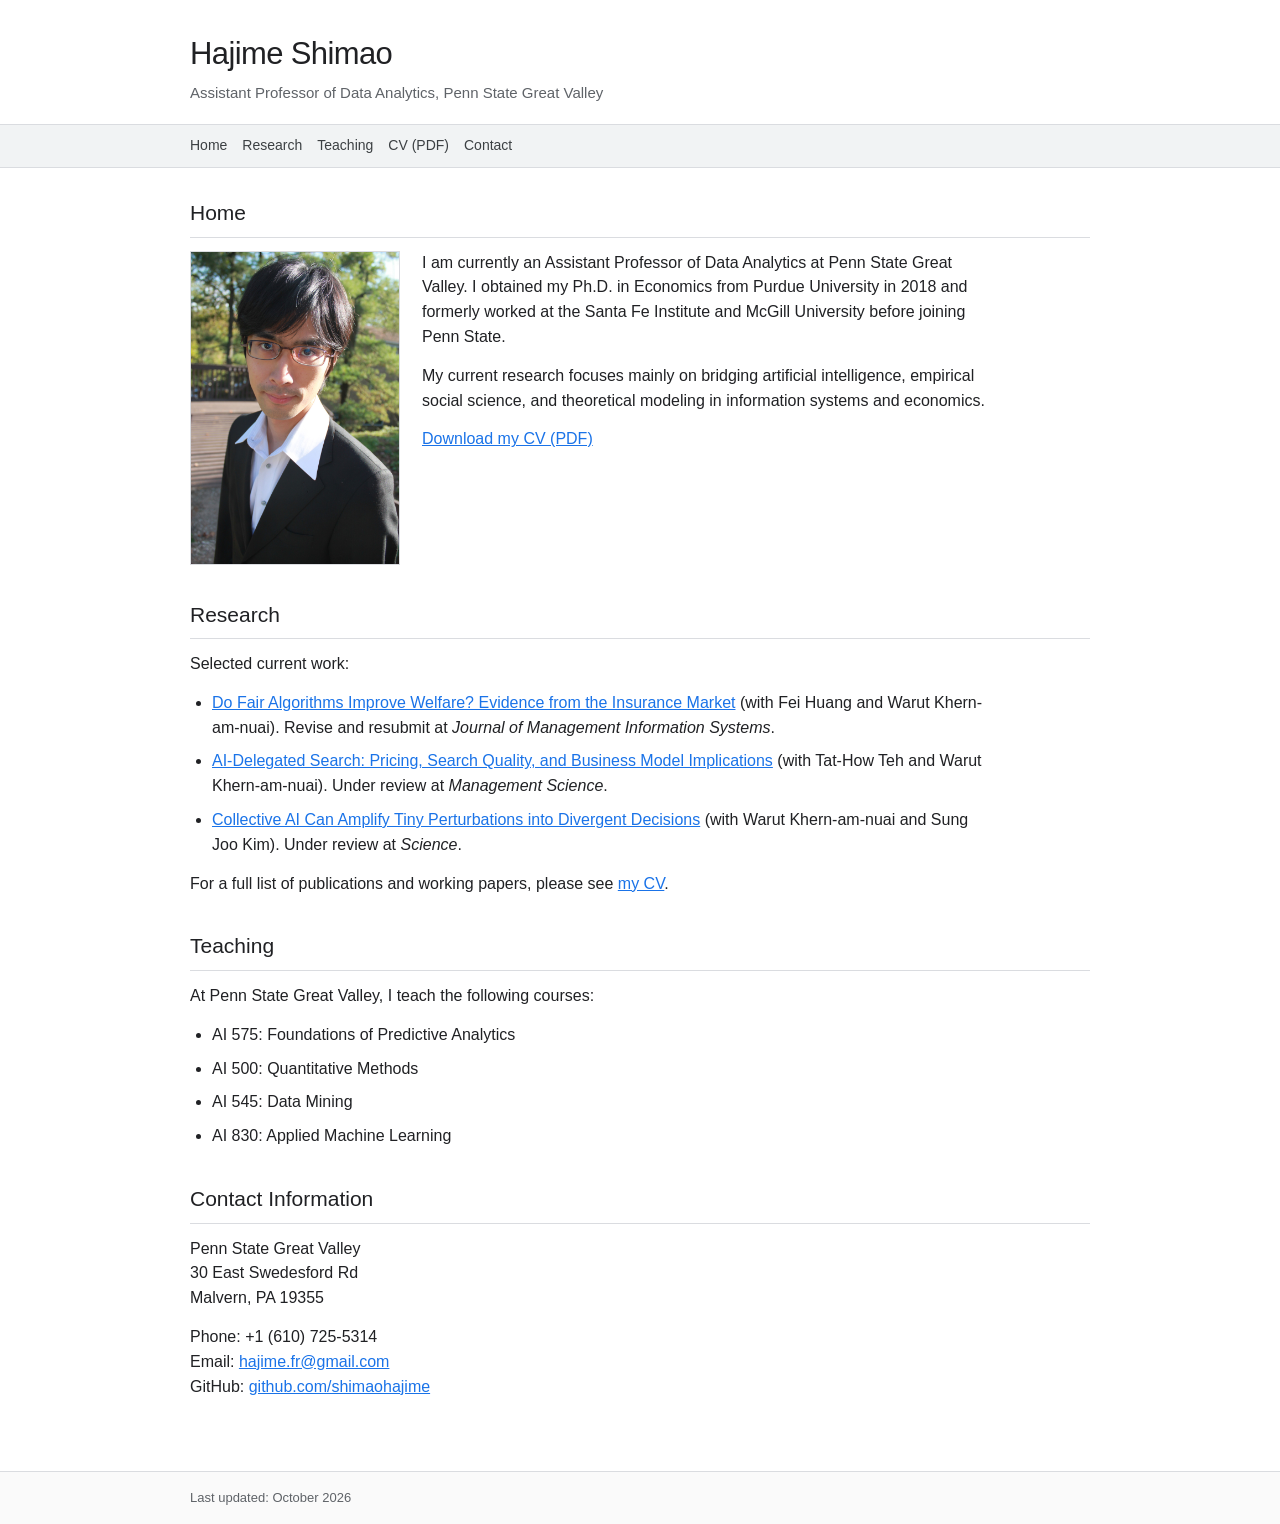
==== commit 9cc4d976: "Add profile photo to simple homepage" ====
--- a/index.html
+++ b/index.html
@@ -7,7 +7,6 @@
       name="description"
       content="Homepage of Hajime Shimao, Assistant Professor of Data Analytics at Penn State Great Valley."
     />
-    <link rel="icon" href="assets/favicon.svg" type="image/svg+xml" />
     <link rel="stylesheet" href="styles.css" />
     <title>Hajime Shimao</title>
   </head>
@@ -32,13 +31,18 @@
     <main class="page-width" id="home">
       <section>
         <h2>Home</h2>
-        <p>
-          I am currently an Assistant Professor of Data Analytics at Penn State Great Valley. I obtained my Ph.D. in Economics from Purdue University in 2018 and formerly worked at the Santa Fe Institute and McGill University before joining Penn State.
-        </p>
-        <p>
-          My current research focuses mainly on bridging artificial intelligence, empirical social science, and theoretical modeling in information systems and economics.
-        </p>
-        <p><a href="assets/pdf/Hajime_Shimao_CV.pdf">Download my CV (PDF)</a></p>
+        <div class="home-profile">
+          <img class="profile-photo" src="assets/HajimeShimao_Photo_Profile.jpg" alt="Portrait of Hajime Shimao" />
+          <div>
+            <p>
+              I am currently an Assistant Professor of Data Analytics at Penn State Great Valley. I obtained my Ph.D. in Economics from Purdue University in 2018 and formerly worked at the Santa Fe Institute and McGill University before joining Penn State.
+            </p>
+            <p>
+              My current research focuses mainly on bridging artificial intelligence, empirical social science, and theoretical modeling in information systems and economics.
+            </p>
+            <p><a href="assets/pdf/Hajime_Shimao_CV.pdf">Download my CV (PDF)</a></p>
+          </div>
+        </div>
       </section>
 
       <section id="research">
@@ -80,6 +84,7 @@
           Malvern, PA 19355
         </p>
         <p>
+          Phone: +1 (610) 725-5314<br />
           Email: <a href="mailto:hajime.fr@gmail.com">hajime.fr@gmail.com</a><br />
           GitHub: <a href="https://github.com/shimaohajime">github.com/shimaohajime</a>
         </p>
--- a/styles.css
+++ b/styles.css
@@ -64,6 +64,21 @@
 
 p { max-width: 780px; margin: 0 0 14px; }
 
+.home-profile {
+  display: grid;
+  grid-template-columns: 210px minmax(0, 1fr);
+  align-items: start;
+  gap: 22px;
+  max-width: 800px;
+}
+
+.profile-photo {
+  display: block;
+  width: 210px;
+  height: auto;
+  border: 1px solid var(--line);
+}
+
 ul { max-width: 800px; margin: 0 0 14px; padding-left: 22px; }
 li { margin-bottom: 9px; }
 
@@ -83,4 +98,6 @@
   .site-header { padding-top: 23px; }
   h1 { font-size: 28px; }
   nav a { padding-right: 13px; }
+  .home-profile { grid-template-columns: 1fr; }
+  .profile-photo { width: min(210px, 100%); }
 }
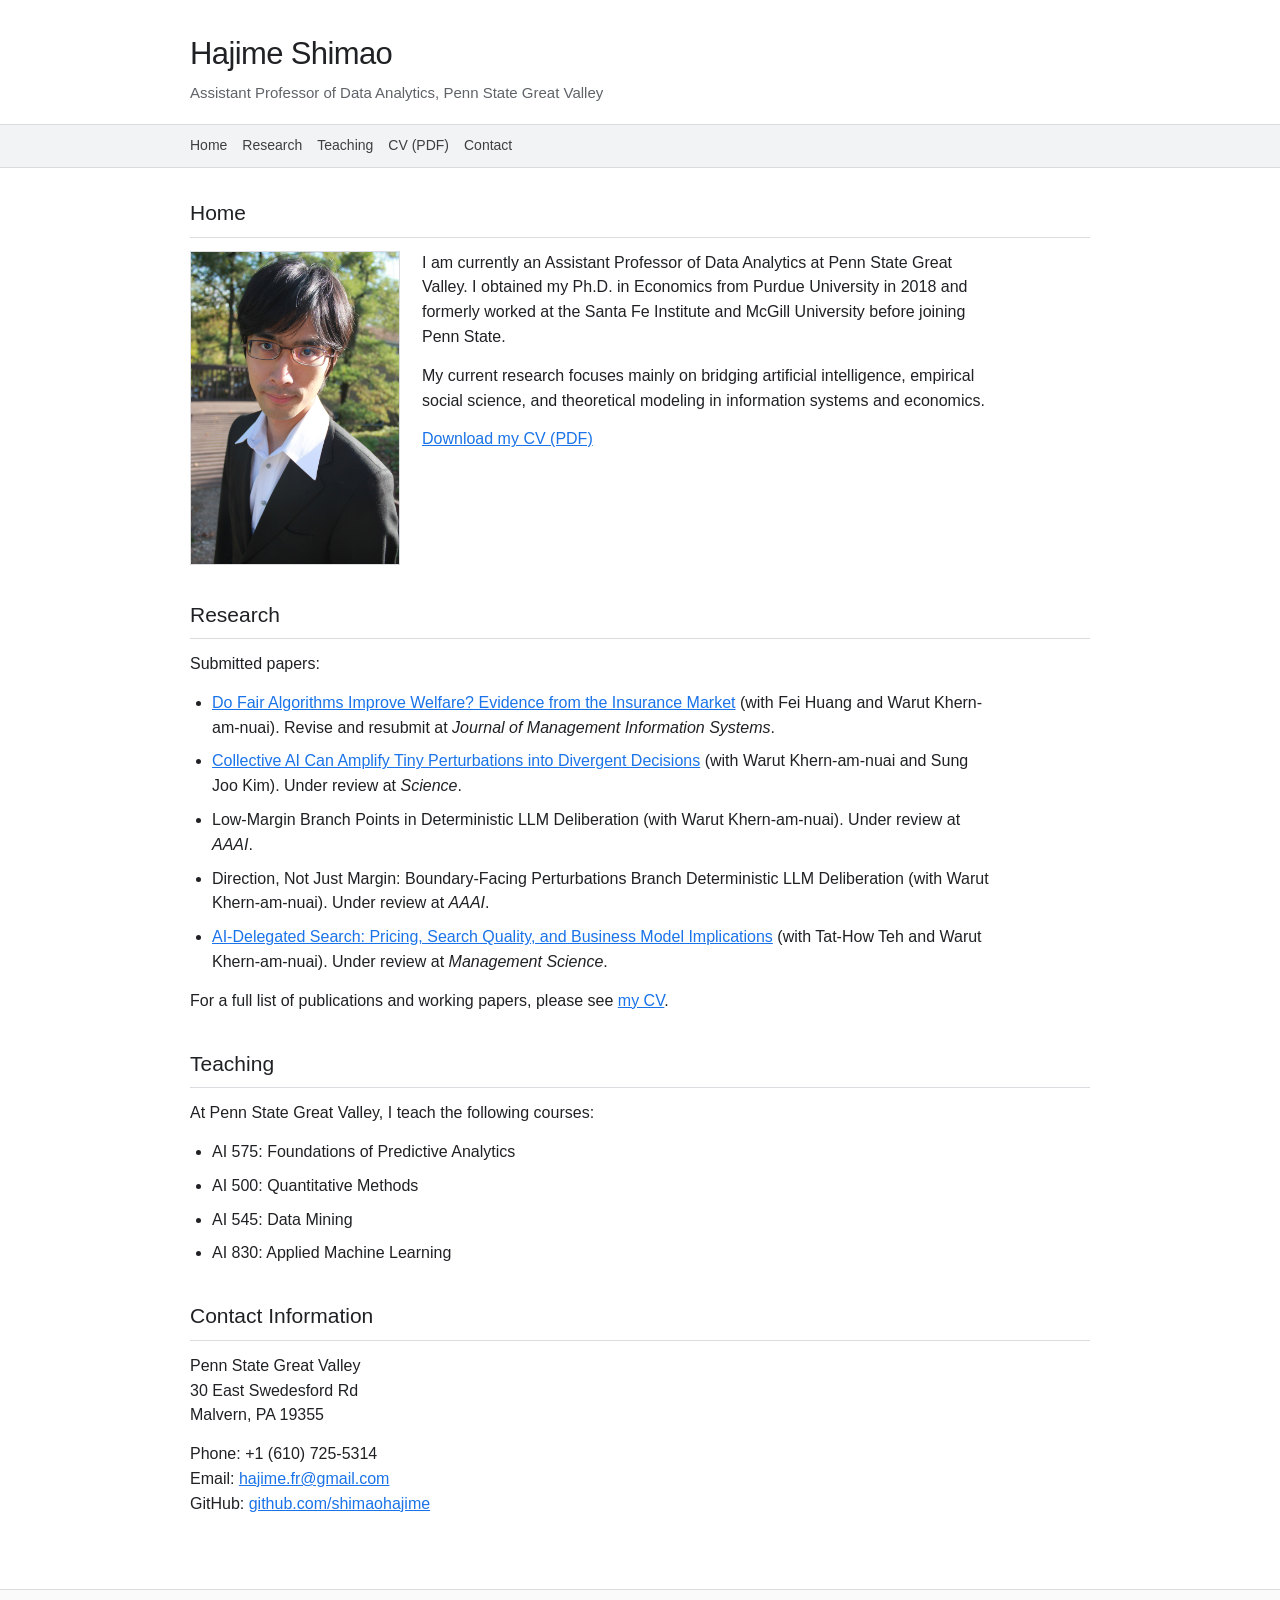
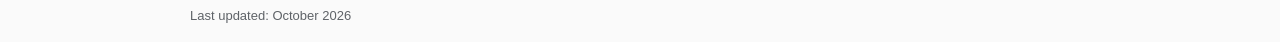
==== commit ea65fe3d: "List all submitted papers on homepage" ====
--- a/index.html
+++ b/index.html
@@ -47,19 +47,25 @@
 
       <section id="research">
         <h2>Research</h2>
-        <p>Selected current work:</p>
+        <p>Submitted papers:</p>
         <ul>
           <li>
             <a href="https://papers.ssrn.com/sol3/papers.cfm?abstract_id=5112616">Do Fair Algorithms Improve Welfare? Evidence from the Insurance Market</a>
             (with Fei Huang and Warut Khern-am-nuai). Revise and resubmit at <em>Journal of Management Information Systems</em>.
           </li>
           <li>
+            <a href="https://arxiv.org/abs/2603.09127">Collective AI Can Amplify Tiny Perturbations into Divergent Decisions</a>
+            (with Warut Khern-am-nuai and Sung Joo Kim). Under review at <em>Science</em>.
+          </li>
+          <li>
+            Low-Margin Branch Points in Deterministic LLM Deliberation (with Warut Khern-am-nuai). Under review at <em>AAAI</em>.
+          </li>
+          <li>
+            Direction, Not Just Margin: Boundary-Facing Perturbations Branch Deterministic LLM Deliberation (with Warut Khern-am-nuai). Under review at <em>AAAI</em>.
+          </li>
+          <li>
             <a href="https://papers.ssrn.com/sol3/papers.cfm?abstract_id=7152098">AI-Delegated Search: Pricing, Search Quality, and Business Model Implications</a>
             (with Tat-How Teh and Warut Khern-am-nuai). Under review at <em>Management Science</em>.
-          </li>
-          <li>
-            <a href="https://arxiv.org/abs/2603.09127">Collective AI Can Amplify Tiny Perturbations into Divergent Decisions</a>
-            (with Warut Khern-am-nuai and Sung Joo Kim). Under review at <em>Science</em>.
           </li>
         </ul>
         <p>For a full list of publications and working papers, please see <a href="assets/pdf/Hajime_Shimao_CV.pdf">my CV</a>.</p>
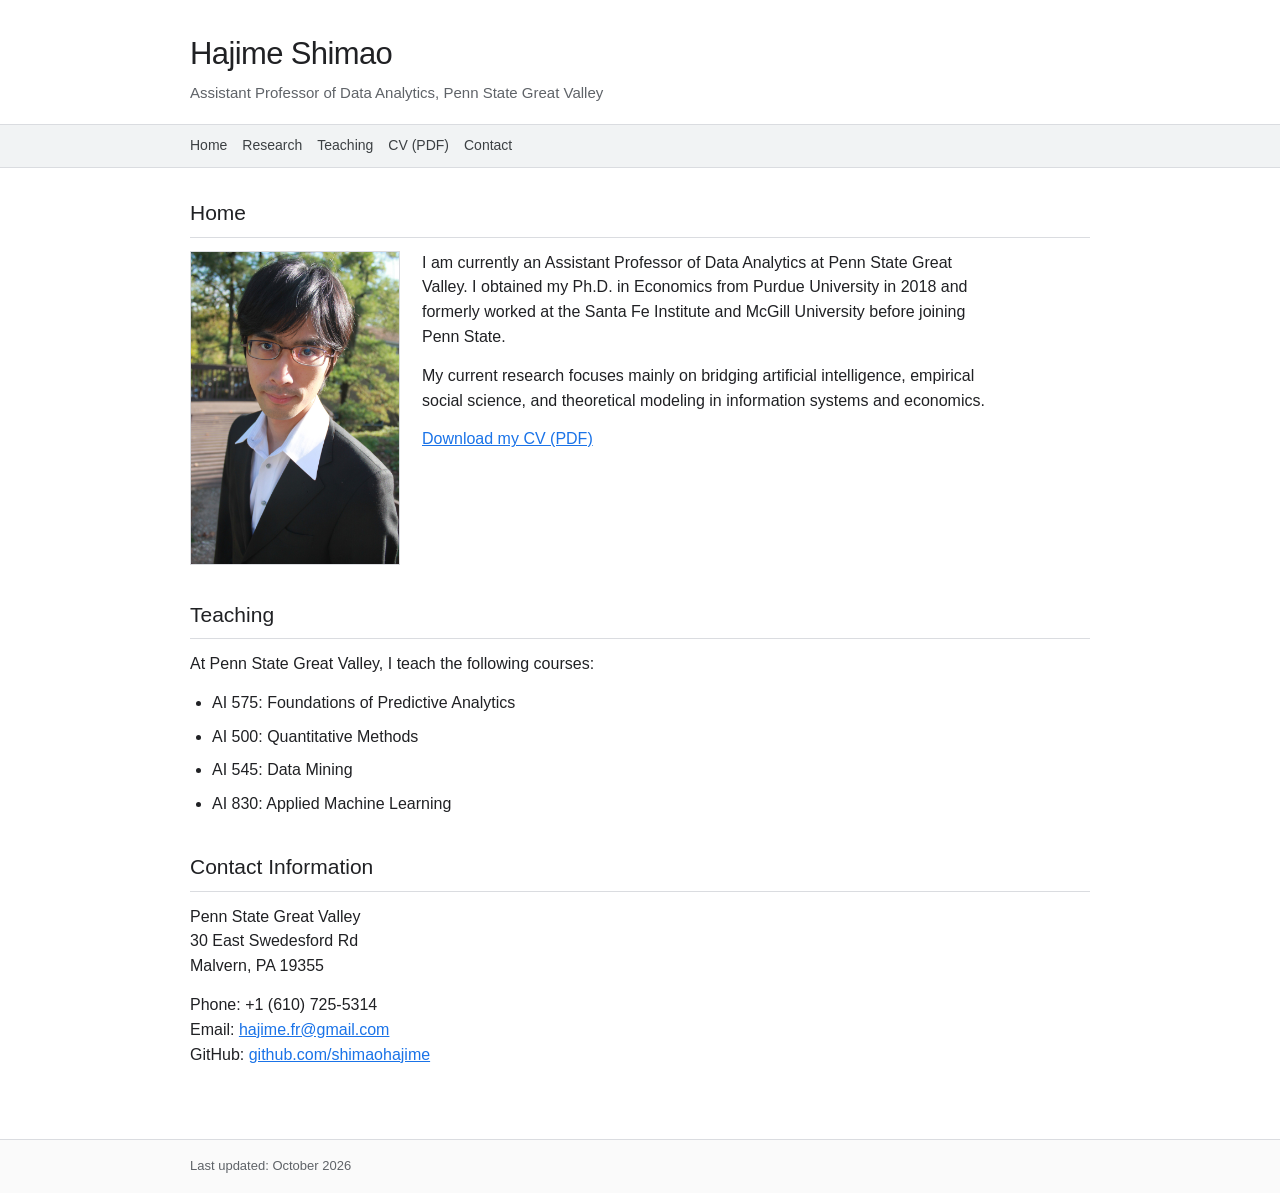
==== commit 50bacac9: "Move complete research list to dedicated page" ====
--- a/index.html
+++ b/index.html
@@ -20,8 +20,8 @@
 
     <nav aria-label="Primary navigation">
       <div class="page-width">
-        <a href="#home">Home</a>
-        <a href="#research">Research</a>
+        <a href="index.html">Home</a>
+        <a href="research.html">Research</a>
         <a href="#teaching">Teaching</a>
         <a href="assets/pdf/Hajime_Shimao_CV.pdf">CV (PDF)</a>
         <a href="mailto:hajime.fr@gmail.com">Contact</a>
@@ -43,32 +43,6 @@
             <p><a href="assets/pdf/Hajime_Shimao_CV.pdf">Download my CV (PDF)</a></p>
           </div>
         </div>
-      </section>
-
-      <section id="research">
-        <h2>Research</h2>
-        <p>Submitted papers:</p>
-        <ul>
-          <li>
-            <a href="https://papers.ssrn.com/sol3/papers.cfm?abstract_id=5112616">Do Fair Algorithms Improve Welfare? Evidence from the Insurance Market</a>
-            (with Fei Huang and Warut Khern-am-nuai). Revise and resubmit at <em>Journal of Management Information Systems</em>.
-          </li>
-          <li>
-            <a href="https://arxiv.org/abs/2603.09127">Collective AI Can Amplify Tiny Perturbations into Divergent Decisions</a>
-            (with Warut Khern-am-nuai and Sung Joo Kim). Under review at <em>Science</em>.
-          </li>
-          <li>
-            Low-Margin Branch Points in Deterministic LLM Deliberation (with Warut Khern-am-nuai). Under review at <em>AAAI</em>.
-          </li>
-          <li>
-            Direction, Not Just Margin: Boundary-Facing Perturbations Branch Deterministic LLM Deliberation (with Warut Khern-am-nuai). Under review at <em>AAAI</em>.
-          </li>
-          <li>
-            <a href="https://papers.ssrn.com/sol3/papers.cfm?abstract_id=7152098">AI-Delegated Search: Pricing, Search Quality, and Business Model Implications</a>
-            (with Tat-How Teh and Warut Khern-am-nuai). Under review at <em>Management Science</em>.
-          </li>
-        </ul>
-        <p>For a full list of publications and working papers, please see <a href="assets/pdf/Hajime_Shimao_CV.pdf">my CV</a>.</p>
       </section>
 
       <section id="teaching">
--- a/styles.css
+++ b/styles.css
@@ -79,7 +79,7 @@
   border: 1px solid var(--line);
 }
 
-ul { max-width: 800px; margin: 0 0 14px; padding-left: 22px; }
+ul, ol { max-width: 800px; margin: 0 0 14px; padding-left: 22px; }
 li { margin-bottom: 9px; }
 
 a { color: var(--link); }
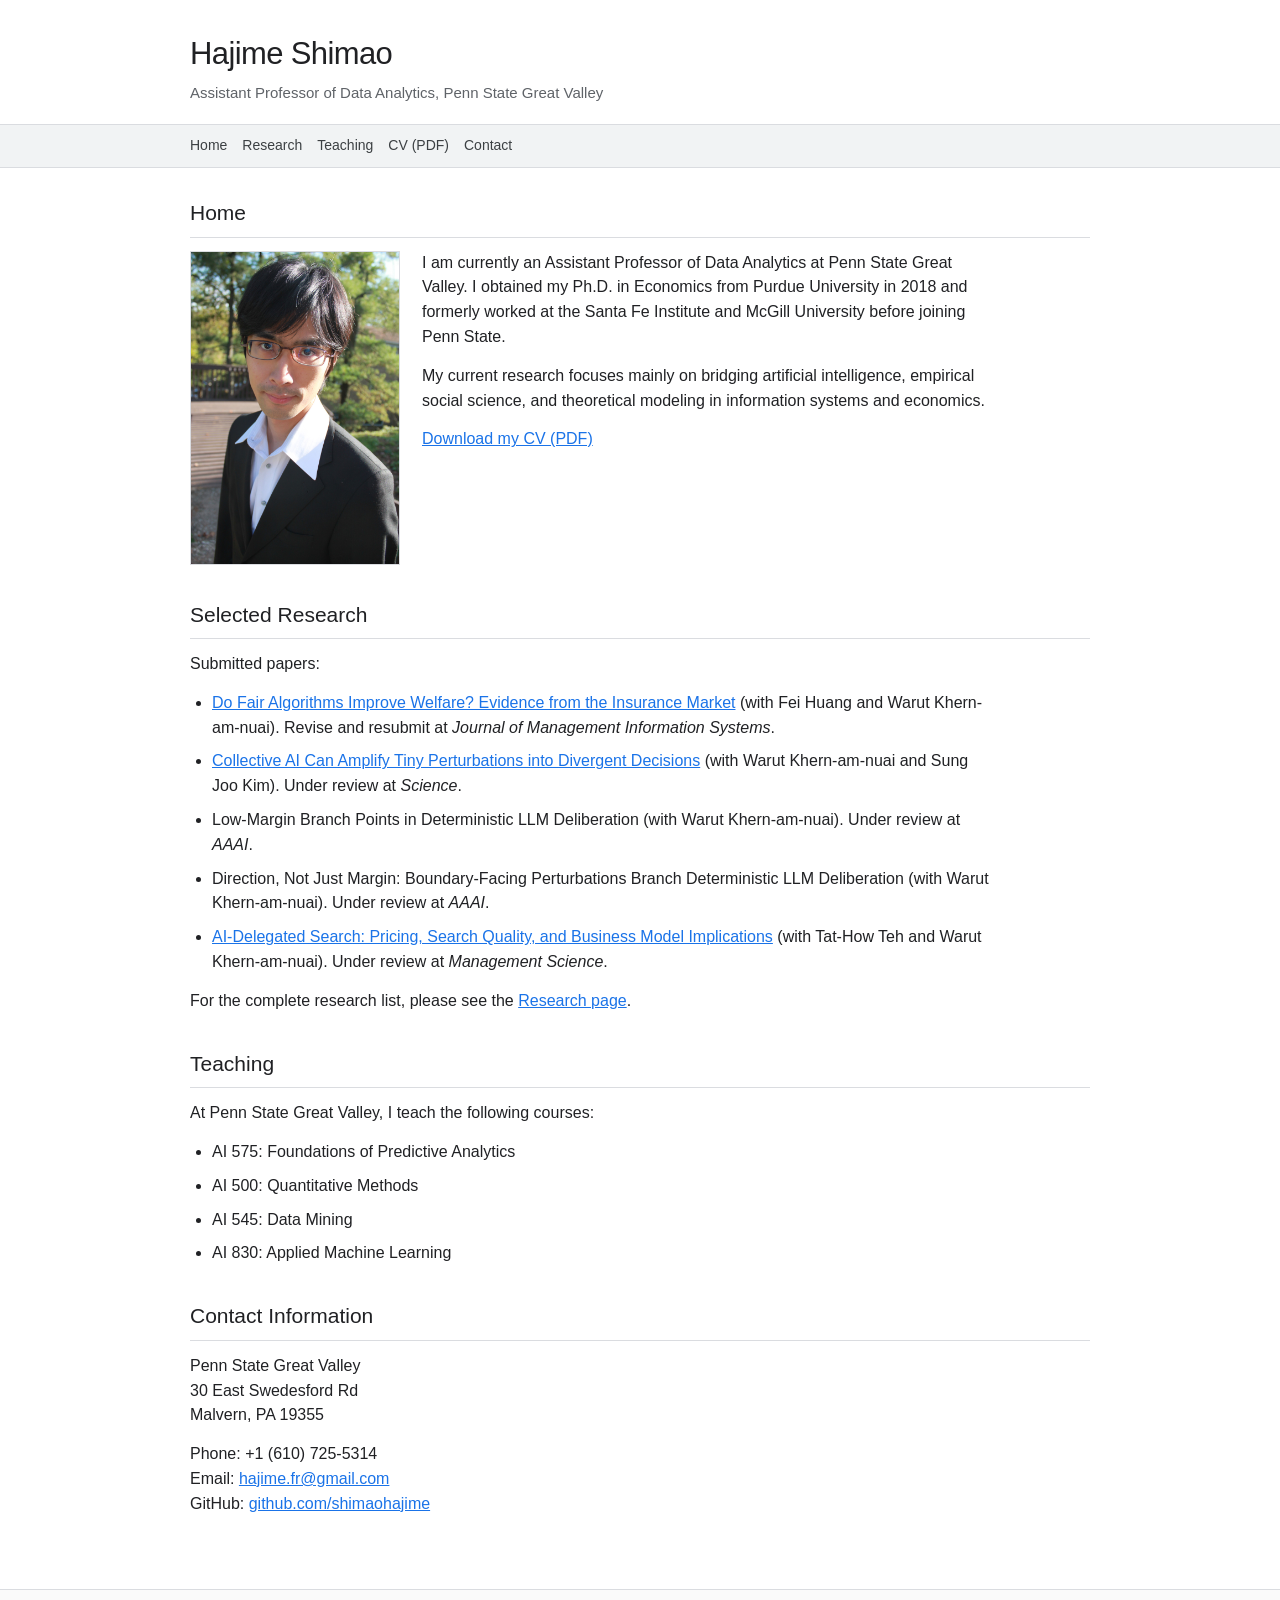
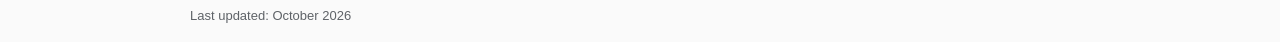
==== commit 7fba0d6b: "Restore selected research on homepage" ====
--- a/index.html
+++ b/index.html
@@ -45,6 +45,32 @@
         </div>
       </section>
 
+      <section id="research">
+        <h2>Selected Research</h2>
+        <p>Submitted papers:</p>
+        <ul>
+          <li>
+            <a href="https://papers.ssrn.com/sol3/papers.cfm?abstract_id=5112616">Do Fair Algorithms Improve Welfare? Evidence from the Insurance Market</a>
+            (with Fei Huang and Warut Khern-am-nuai). Revise and resubmit at <em>Journal of Management Information Systems</em>.
+          </li>
+          <li>
+            <a href="https://arxiv.org/abs/2603.09127">Collective AI Can Amplify Tiny Perturbations into Divergent Decisions</a>
+            (with Warut Khern-am-nuai and Sung Joo Kim). Under review at <em>Science</em>.
+          </li>
+          <li>
+            Low-Margin Branch Points in Deterministic LLM Deliberation (with Warut Khern-am-nuai). Under review at <em>AAAI</em>.
+          </li>
+          <li>
+            Direction, Not Just Margin: Boundary-Facing Perturbations Branch Deterministic LLM Deliberation (with Warut Khern-am-nuai). Under review at <em>AAAI</em>.
+          </li>
+          <li>
+            <a href="https://papers.ssrn.com/sol3/papers.cfm?abstract_id=7152098">AI-Delegated Search: Pricing, Search Quality, and Business Model Implications</a>
+            (with Tat-How Teh and Warut Khern-am-nuai). Under review at <em>Management Science</em>.
+          </li>
+        </ul>
+        <p>For the complete research list, please see the <a href="research.html">Research page</a>.</p>
+      </section>
+
       <section id="teaching">
         <h2>Teaching</h2>
         <p>At Penn State Great Valley, I teach the following courses:</p>
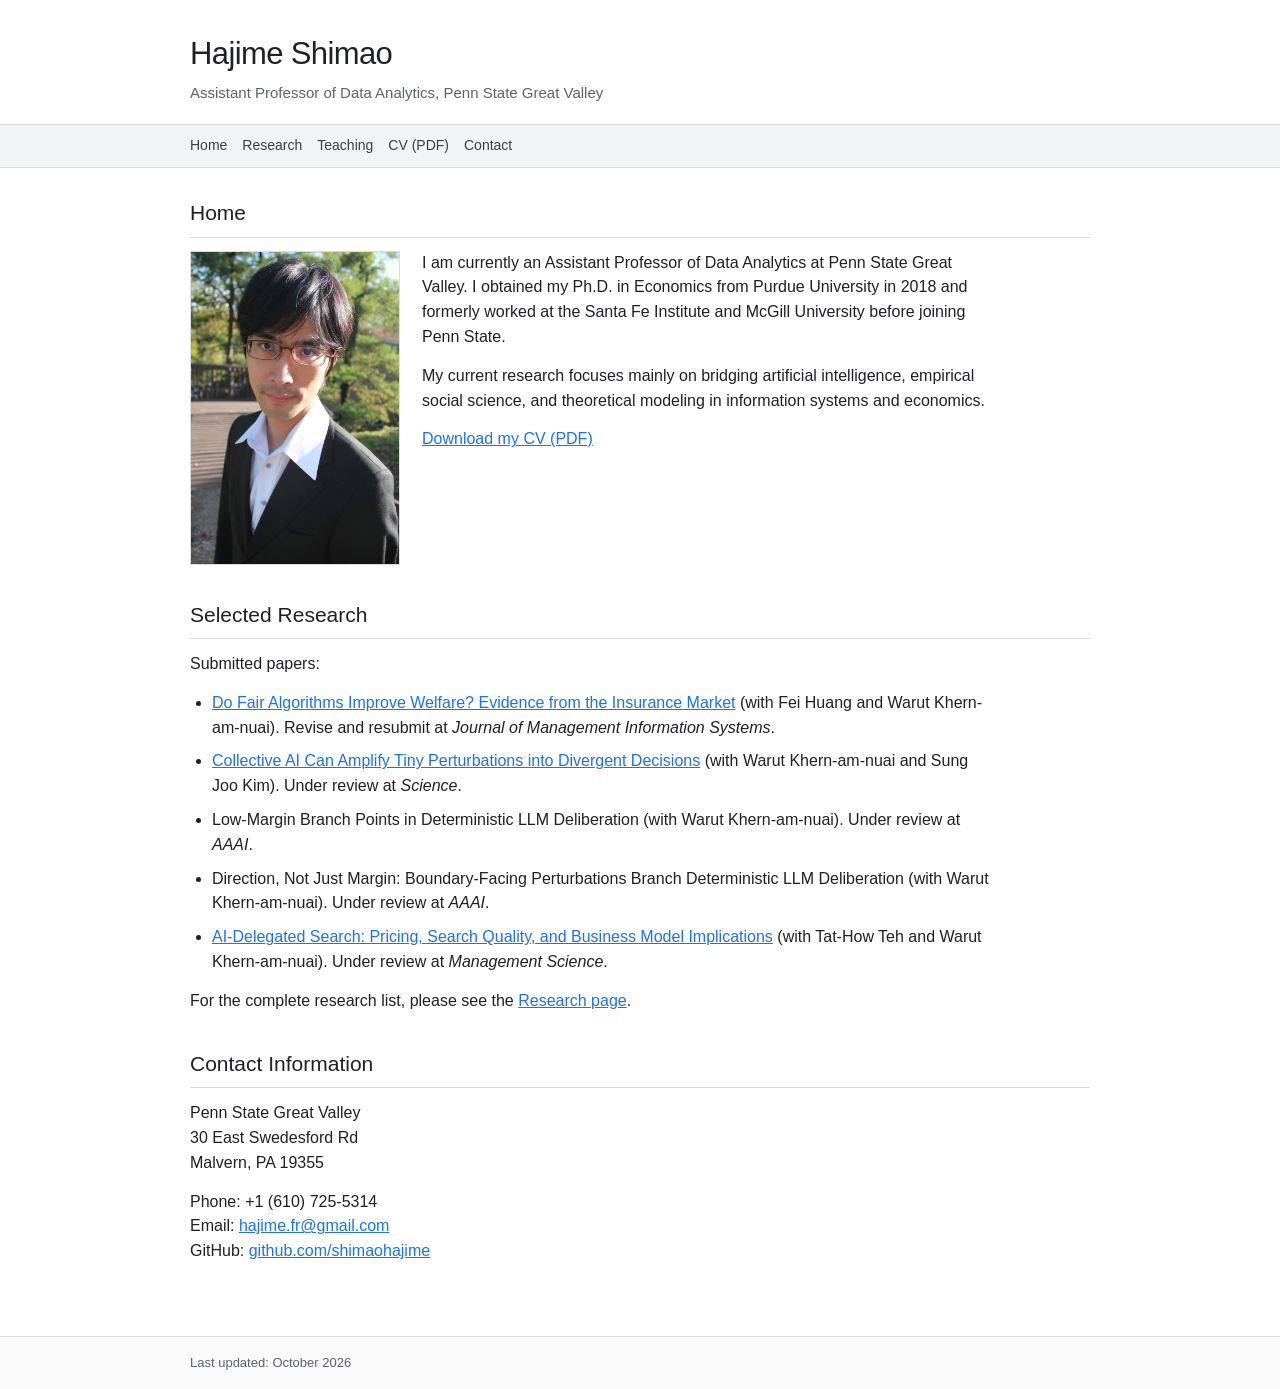
==== commit 5e3130bd: "Add dedicated teaching page" ====
--- a/index.html
+++ b/index.html
@@ -22,7 +22,7 @@
       <div class="page-width">
         <a href="index.html">Home</a>
         <a href="research.html">Research</a>
-        <a href="#teaching">Teaching</a>
+        <a href="teaching.html">Teaching</a>
         <a href="assets/pdf/Hajime_Shimao_CV.pdf">CV (PDF)</a>
         <a href="mailto:hajime.fr@gmail.com">Contact</a>
       </div>
@@ -71,17 +71,6 @@
         <p>For the complete research list, please see the <a href="research.html">Research page</a>.</p>
       </section>
 
-      <section id="teaching">
-        <h2>Teaching</h2>
-        <p>At Penn State Great Valley, I teach the following courses:</p>
-        <ul>
-          <li>AI 575: Foundations of Predictive Analytics</li>
-          <li>AI 500: Quantitative Methods</li>
-          <li>AI 545: Data Mining</li>
-          <li>AI 830: Applied Machine Learning</li>
-        </ul>
-      </section>
-
       <section>
         <h2>Contact Information</h2>
         <p>
